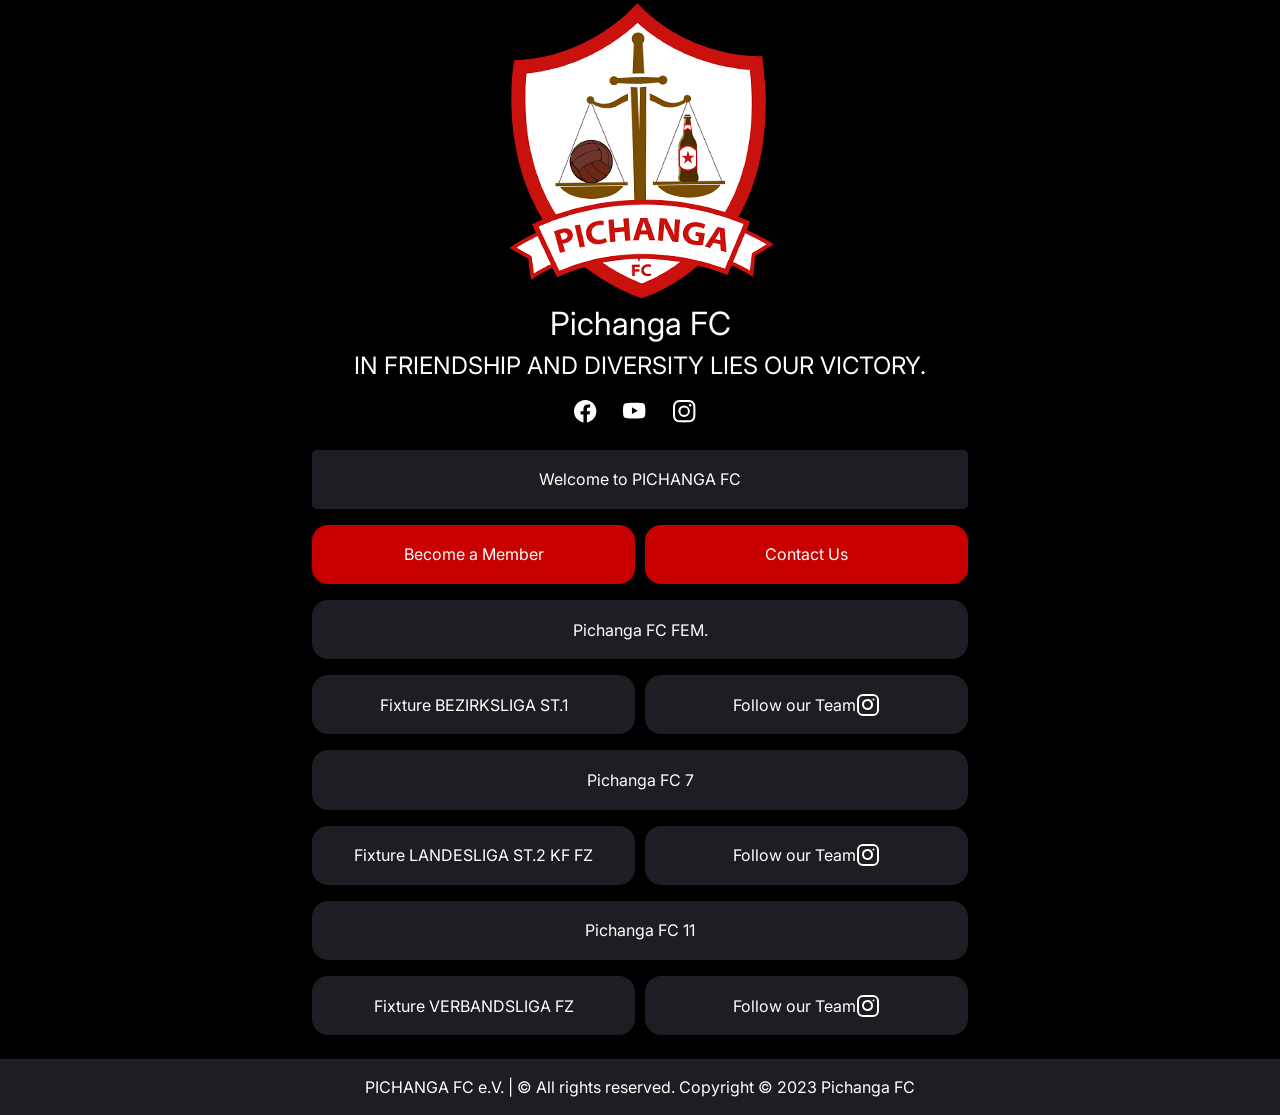
==== index.html @ bca927a7 "first commit" ====
<!DOCTYPE html>
<html lang="en">
  <head>
    <meta charset="UTF-8">
    <meta http-equiv="X-UA-Compatible" content="IE=edge">
    <meta name="viewport" content="width=device-width, initial-scale=1.0">
    <title>Home - PichangaFC</title>
    <meta name="description" content="Pichanga FC e.V.">
    <meta property="og:title" content="pichaga-fc" />
    <meta property="og:description" content="Pichanga FC" />
    <meta property="og:image" content="img/logo.png" />
    <link rel="stylesheet" href="https://fonts.googleapis.com/css2?family=Inter:wght@400&amp;display=swap">
    <link rel="stylesheet" href="css/reset.css">
    <link rel="stylesheet" href="css/style.css">
  </head>
  <body>
    <header>
      <div class=" flex_column_center">
        <img src="img/pichanga.png" alt="Logo" />
      </div>
      <div class="header_text flex_column_center">
        <h1 class="header_h_item">Pichanga FC</h1>
        <h2 class="header_h_item">IN FRIENDSHIP AND DIVERSITY LIES OUR VICTORY.</h2>
      </div>
      <div class="header_svg_list flex_row_center">
        <div class="header_svg_item">
          <a href="https://www.facebook.com/groups/127143341109231" target="_blank" rel="nofollow">
            <svg enable-background="new 0 0 24 24" viewBox="0 0 24 24">
              <path d="M16 8.049c0-4.446-3.582-8.05-8-8.05C3.58 0-.002 3.603-.002 8.05c0 4.017 2.926 7.347 6.75 7.951v-5.625h-2.03V8.05H6.75V6.275c0-2.017 1.195-3.131 3.022-3.131.876 0 1.791.157 1.791.157v1.98h-1.009c-.993 0-1.303.621-1.303 1.258v1.51h2.218l-.354 2.326H9.25V16c3.824-.604 6.75-3.934 6.75-7.951z"/>
            </svg>
          </a>
        </div>
        <div class="header_svg_item">
          <a href="https://www.youtube.com/@PichangaFC" target="_blank" rel="nofollow">
            <svg enable-background="new 0 0 24 24" viewBox="0 0 24 24">
              <path d="M8.051 1.999h.089c.822.003 4.987.033 6.11.335a2.01 2.01 0 0 1 1.415 1.42c.101.38.172.883.22 1.402l.01.104.022.26.008.104c.065.914.073 1.77.074 1.957v.075c-.001.194-.01 1.108-.082 2.06l-.008.105-.009.104c-.05.572-.124 1.14-.235 1.558a2.007 2.007 0 0 1-1.415 1.42c-1.16.312-5.569.334-6.18.335h-.142c-.309 0-1.587-.006-2.927-.052l-.17-.006-.087-.004-.171-.007-.171-.007c-1.11-.049-2.167-.128-2.654-.26a2.007 2.007 0 0 1-1.415-1.419c-.111-.417-.185-.986-.235-1.558L.09 9.82l-.008-.104A31.4 31.4 0 0 1 0 7.68v-.123c.002-.215.01-.958.064-1.778l.007-.103.003-.052.008-.104.022-.26.01-.104c.048-.519.119-1.023.22-1.402a2.007 2.007 0 0 1 1.415-1.42c.487-.13 1.544-.21 2.654-.26l.17-.007.172-.006.086-.003.171-.007A99.788 99.788 0 0 1 7.858 2h.193zM6.4 5.209v4.818l4.157-2.408L6.4 5.209z"/>
            </svg>
          </a>
        </div>
        <div class="header_svg_item">
          <a href="https://www.instagram.com/pichangamagazine/" target="_blank" rel="nofollow">
            <svg enable-background="new 0 0 24 24" viewBox="0 0 24 24">
              <path d="M8 0C5.829 0 5.556.01 4.703.048 3.85.088 3.269.222 2.76.42a3.917 3.917 0 0 0-1.417.923A3.927 3.927 0 0 0 .42 2.76C.222 3.268.087 3.85.048 4.7.01 5.555 0 5.827 0 8.001c0 2.172.01 2.444.048 3.297.04.852.174 1.433.372 1.942.205.526.478.972.923 1.417.444.445.89.719 1.416.923.51.198 1.09.333 1.942.372C5.555 15.99 5.827 16 8 16s2.444-.01 3.298-.048c.851-.04 1.434-.174 1.943-.372a3.916 3.916 0 0 0 1.416-.923c.445-.445.718-.891.923-1.417.197-.509.332-1.09.372-1.942C15.99 10.445 16 10.173 16 8s-.01-2.445-.048-3.299c-.04-.851-.175-1.433-.372-1.941a3.926 3.926 0 0 0-.923-1.417A3.911 3.911 0 0 0 13.24.42c-.51-.198-1.092-.333-1.943-.372C10.443.01 10.172 0 7.998 0h.003zm-.717 1.442h.718c2.136 0 2.389.007 3.232.046.78.035 1.204.166 1.486.275.373.145.64.319.92.599.28.28.453.546.598.92.11.281.24.705.275 1.485.039.843.047 1.096.047 3.231s-.008 2.389-.047 3.232c-.035.78-.166 1.203-.275 1.485a2.47 2.47 0 0 1-.599.919c-.28.28-.546.453-.92.598-.28.11-.704.24-1.485.276-.843.038-1.096.047-3.232.047s-2.39-.009-3.233-.047c-.78-.036-1.203-.166-1.485-.276a2.478 2.478 0 0 1-.92-.598 2.48 2.48 0 0 1-.6-.92c-.109-.281-.24-.705-.275-1.485-.038-.843-.046-1.096-.046-3.233 0-2.136.008-2.388.046-3.231.036-.78.166-1.204.276-1.486.145-.373.319-.64.599-.92.28-.28.546-.453.92-.598.282-.11.705-.24 1.485-.276.738-.034 1.024-.044 2.515-.045v.002zm4.988 1.328a.96.96 0 1 0 0 1.92.96.96 0 0 0 0-1.92zm-4.27 1.122a4.109 4.109 0 1 0 0 8.217 4.109 4.109 0 0 0 0-8.217zm0 1.441a2.667 2.667 0 1 1 0 5.334 2.667 2.667 0 0 1 0-5.334z"/>
            </svg>
          </a>
        </div>
      </div>

    </header>
    <main>
      <section id="main_section_container_1" class="flex_column_center">
        <div class="main_text_item dangerous">
          <p>Welcome to PICHANGA FC</p>
        </div>
        <div class="main_small_button_list">
          <a class="main_small_a_item" href="#link" target="_blank" rel="nofollow">
            <button class="main_small_button_item button-color">Become a Member</button>
          </a>
          <a class="main_small_a_item" href="#link" target="_blank" rel="nofollow">
            <button class="main_small_button_item button-color">Contact Us</button>
          </a>
        </div>

        <a class="main_a_item" href="#link" rel="nofollow">
          <button class="main_button_item">Pichanga FC FEM.</button>
        </a>

        <div class="main_small_button_list">
          <a class="main_small_a_item" href="https://www.fussball.de/mannschaft/pichanga-fc-pichanga-fc-berlin/-/saison/2324/team-id/02M4JASNS0000000VS5489B1VVVHS1D7#!/" target="_blank" rel="nofollow">
            <button class="main_small_button_item">Fixture BEZIRKSLIGA ST.1</button>
          </a>          
          <a class="main_small_a_item" href="https://www.instagram.com/pichanga_fem/" target="_blank" rel="nofollow">
            <button class="main_small_button_item">
              Follow our Team 
              <svg xmlns="http://www.w3.org/2000/svg" width="24" height="24" viewBox="0 0 24 24" fill="none" stroke="currentColor" stroke-width="2" stroke-linecap="round" stroke-linejoin="round" class="feather feather-instagram">
                <rect x="2" y="2" width="20" height="20" rx="5" ry="5"></rect>
                <path d="M16 11.37A4.32 4.32 0 0 1 11.37 16 4.32 4.32 0 0 1 7 11.37 4.32 4.32 0 0 1 11.37 7 4.32 4.32 0 0 1 16 11.37"></path>
                <line x1="17.5" y1="6.5" x2="17.51" y2="6.5"></line>
              </svg>
            </button>
          </a>   
        </div>
        <a class="main_a_item" href="#link" rel="nofollow">
          <button class="main_button_item">Pichanga FC 7</button>
        </a>
        <div class="main_small_button_list">
          <a class="main_small_a_item" href="#link" target="_blank" rel="nofollow">
            <button class="main_small_button_item">Fixture LANDESLIGA ST.2 KF FZ</button>
          </a>          
          <a class="main_small_a_item" href="https://www.instagram.com/pichangafc_futbol7/" target="_blank" rel="nofollow">
            <button class="main_small_button_item">
              Follow our Team 
              <svg xmlns="http://www.w3.org/2000/svg" width="24" height="24" viewBox="0 0 24 24" fill="none" stroke="currentColor" stroke-width="2" stroke-linecap="round" stroke-linejoin="round" class="feather feather-instagram">
                <rect x="2" y="2" width="20" height="20" rx="5" ry="5"></rect>
                <path d="M16 11.37A4.32 4.32 0 0 1 11.37 16 4.32 4.32 0 0 1 7 11.37 4.32 4.32 0 0 1 11.37 7 4.32 4.32 0 0 1 16 11.37"></path>
                <line x1="17.5" y1="6.5" x2="17.51" y2="6.5"></line>
              </svg>
            </button>
          </a>   
        </div>
        <a class="main_a_item" target="_blank" rel="nofollow">
          <button class="main_button_item">Pichanga FC 11</button>
        </a>
        <div class="main_small_button_list">
          <a class="main_small_a_item" href="https://www.fussball.de/mannschaft/pichanga-fc-pichanga-fc-berlin/-/saison/2324/team-id/02M4J5KE40000000VS5489B1VVVHS1D7#!/" target="_blank" rel="nofollow">
            <button class="main_small_button_item">Fixture VERBANDSLIGA FZ</button>
          </a>
          <a class="main_small_a_item" href="https://www.instagram.com/pichanga_fc_11/" target="_blank" rel="nofollow">
            <button class="main_small_button_item">
              Follow our Team 
              <svg xmlns="http://www.w3.org/2000/svg" width="24" height="24" viewBox="0 0 24 24" fill="none" stroke="currentColor" stroke-width="2" stroke-linecap="round" stroke-linejoin="round" class="feather feather-instagram">
                <rect x="2" y="2" width="20" height="20" rx="5" ry="5"></rect>
                <path d="M16 11.37A4.32 4.32 0 0 1 11.37 16 4.32 4.32 0 0 1 7 11.37 4.32 4.32 0 0 1 11.37 7 4.32 4.32 0 0 1 16 11.37"></path>
                <line x1="17.5" y1="6.5" x2="17.51" y2="6.5"></line>
              </svg>
            </button>
          </a>        
        </div>
      </section>
    </main>
    <footer>
      <div class="footer_div_item flex_row_center">
        <a class="footer_a_item" href="#link">PICHANGA FC e.V.</a>&nbsp;| © All rights reserved. Copyright © 2023 Pichanga FC
      </div>
    </footer>
    <script src="js/main.js"></script>
  </body>
</html>
---- css/style.css ----
/* From the :root element you can easily change the colors of the design, its size and so on. */
:root {

  /* You can change the font family in the whole design here. (You need to add the font family to the codes.) */
  --font_family: 'Inter', sans-serif;

  /* You can change the font size here, is proportional to all texts. */
  --font_size: 16px;

  /* You can change the background color by typing the color code. (If you do not enter a background-image image, the background-color will be active.) */
  --background_color: #000;
  --background_image: url("../img/wallpaper.png");

  /* You can change the frame thickness and color of the picture by typing the number of pixels and the color code. */
  --image_border_color: #1f232e;
  --image_border_px: 3px;

  /* You can change the width and size of the picture by typing the number of pixels. */
  --image_width: 140px;
  --image_height: 140px;

  /* You can change the colors of the title and description section by typing the color codes. */
  --title_color: #fff;
  --description_color: #fff;

  /* You can change the colors of social media icons by changing the color code. */
  --svg_color: #fff;

  /* You can change the background, text color and active color of the menu by changing the color codes. */
  --menu_background_color: #1d1e24;
  --menu_text_color: #fff;
  --menu_active_text_color: #c80000;

  /* You can change the button's background, text color and active color by changing the color codes. */
  --button_background_color: #1d1e24;
  --button_background_color2: #c80000;
  --button_text_color: #fff;
  --button_text_hover_color: #c80000;

  /* You can change the background, text color and active color of the text field by changing the color codes. */
  --textarea_background_color: #1d1e24;
  --textarea_text_color: #fff;
  --textarea_link_text_color: #c80000;

  /* You can change the background, text color and active color of the footer area by changing the color codes. */
  --footer_background_color: #1d1e24;
  --footer_text_color: #fff;
  --footer_link_text_color: #ffffff;
}

/* Basic Codes */

body {
  font: var(--font_size) var(--font_family);
  font-weight: 400;
  line-height: 1.5;
  background: var(--background_color) var(--background_image) no-repeat center;
  min-height: 100vh;
  display: flex;
  flex-direction: column;
  flex-wrap: wrap;
}

.flex_column_center {
  display: flex;
  flex-direction: column;
  flex-wrap: wrap;
  justify-content: center;
  align-items: center;
}

.flex_row_center {
  display: flex;
  flex-direction: row;
  flex-wrap: wrap;
  justify-content: center;
  align-items: center;
}

.flex_no_wrap_row_center {
  display: flex;
  flex-direction: row;
  flex-wrap: nowrap;
  justify-content: center;
  align-items: center;
}

/* Logo, Title and Description Codes */

.header_img {
  padding-top: 1em;
}

.header_img img {
  height: var(--image_height);
  width: var(--image_width);
  border: var(--image_border_px) solid var(--image_border_color);
  border-radius: 50%;
  margin-bottom: 0.5em;
}

.header_text h1 {
  color: var(--title_color);
  font-size: 2em;
}

.header_text h2 {
  color: var(--description_color);
  font-size: 1.5em;
}

/* Social Media Icons Codes */

.header_svg_list {
  padding-top: 1em;
}

.header_svg_item {
  width: 2.1em;
  height: 2.1em;
  cursor: pointer;
}

.header_svg_item + .header_svg_item {
  margin-left: 1em;
}

.header_svg_item svg {
  fill: var(--svg_color);
}

/* Menu Codes */

#header_nav_menu_item_1 {
  color: var(--menu_active_text_color);
}

#header_nav_menu_item_2,
#header_nav_menu_item_3 {
  color: var(--menu_text_color);
}


.header_nav_menu_list {
  padding-top: 1em;
  margin-left: 1em;
  margin-right: 1em;
}

.header_nav_menu_item {
  color: var(--menu_text_color);
  background-color: var(--menu_background_color);
  text-align: center;
  list-style-type: none;
  cursor: pointer;
  padding: 0.5em;
  border-radius: 0.3em;
  cursor: pointer;
  transition: 0.10s ease;
  font-size: 1.1em;
}

.header_nav_menu_item + .header_nav_menu_item {
  margin-left: 0.4em;
}

/* Menu Container Codes */

main {
  margin-bottom: auto;
}

#main_section_container_2, #main_section_container_3 {
 display: none;
}

.main_a_item {
  margin-top: 1em;
  text-decoration: none;
}

.main_text_item {
  display: flex;
  align-items: center;
  justify-content: center;
  color: var(--button_text_color);
  background-color: var(--button_background_color);
  width: 41em;
  margin-top: 1em;
  padding: 0.8em;
  border-radius: 0.3em;
  min-height: 3.7em;
  text-align: center;
}

.main_button_item {
  color: var(--button_text_color);
  background-color: var(--button_background_color);
  width: 41em;
  border-radius: 1em;
  min-height: 3.7em;
  text-align: center;
  cursor: pointer;
}

.main_small_button_list {
  display: flex;
  flex-direction: row;
}

.main_small_a_item {
  margin-top: 1em;
  text-decoration: none;
}

.main_small_a_item + .main_small_a_item {
  margin-left: 10px;
}

.main_small_button_item:hover,
.main_button_item:hover {
  color: var(--button_text_hover_color);
  transform: scale(1.02);
  transition: 0.10s ease;
}

.main_small_button_item {
  color: var(--button_text_color);
  background-color: var(--button_background_color);
  width: calc(41em / 2 - 5px);
  border-radius: 1em;
  min-height: 3.7em;
  text-align: center;
  cursor: pointer;
}
.main_small_button_item {
  display: flex;
  align-items: center;
  justify-content: center;
}


.button-color {
  color: var(--button_text_color);
  background-color: var(--button_background_color2);
  transition: color 0.3s; /* Agregar una transición suave de color */
}

.button-color:hover {
  color: black; /* Cambiar el color del texto a negro al pasar el mouse sobre el botón */
}
/* Footer Codes */

.footer_div_item {
  color: var(--footer_text_color);
  background: var(--footer_background_color);
  padding: 1em;
  margin-top: 1.5em;
}

.footer_a_item {
  color: var(--footer_link_text_color);
  text-decoration: none;
}

/* Responsive Codes */

@media (max-width: 768px) { 
  .main_text_item {
    width: 92vw;
  }

  .main_small_button_item {
    width: calc(92vw / 2 - 5px);;
  }

  .main_button_item {
    width: 92vw;
  }
  
  .header_h_item {
    width: 92vw;
    text-align: center;
  }
  
}
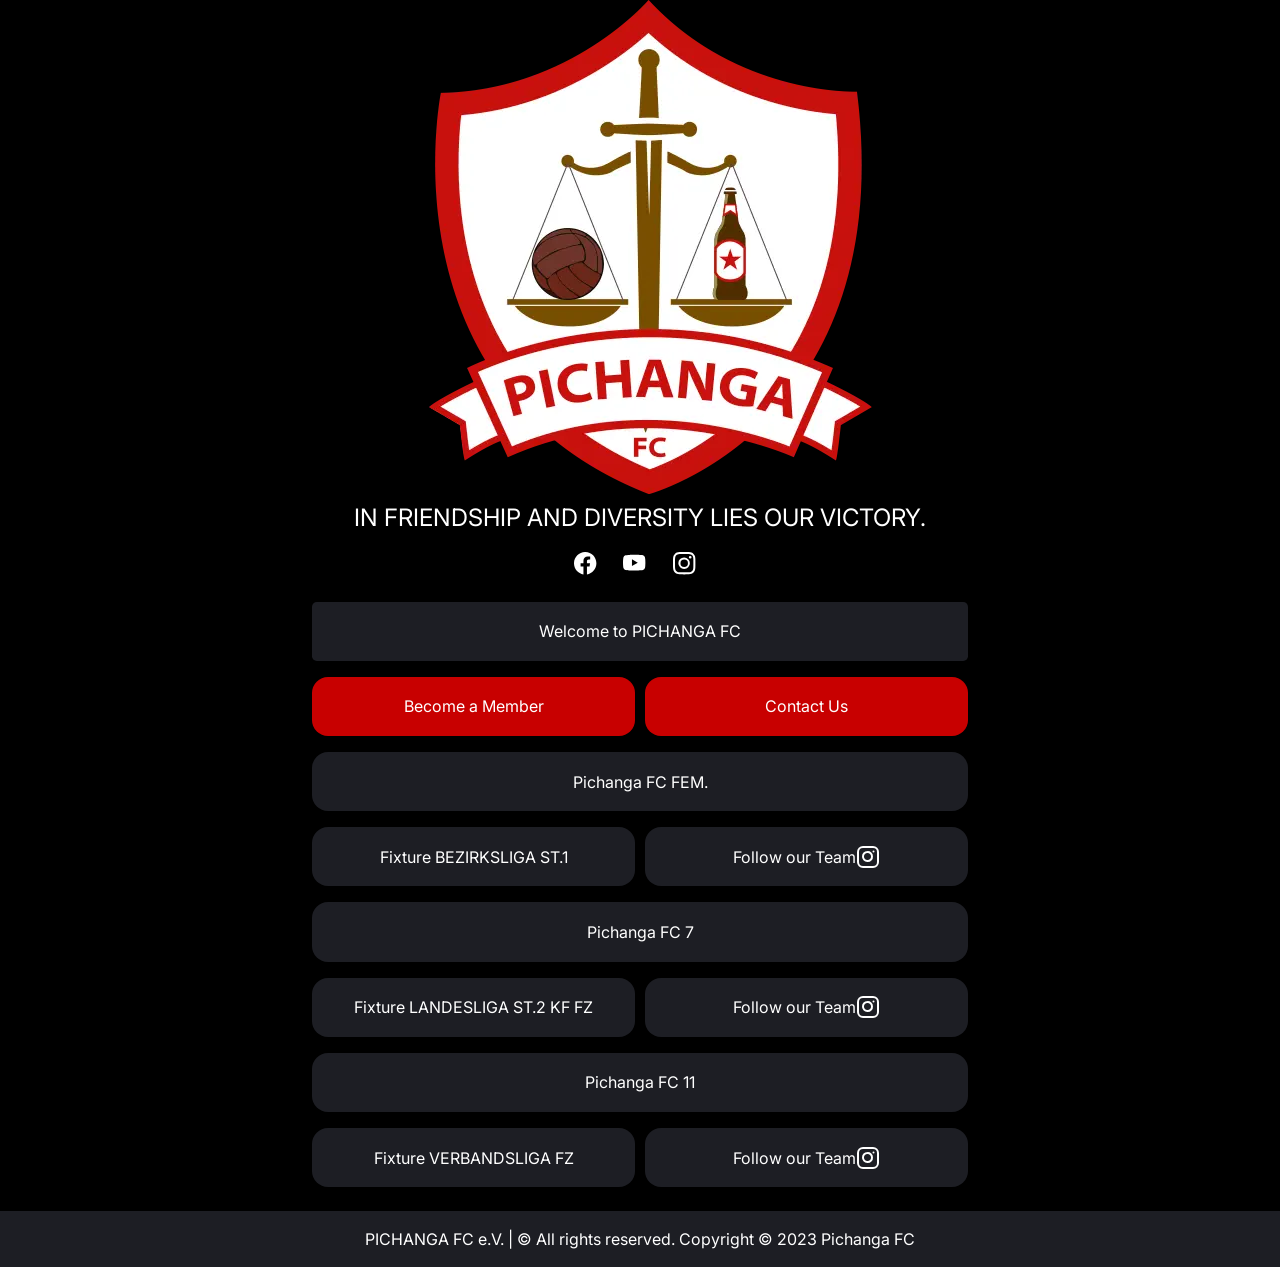
==== commit 91f3a143: "Update texts and logo" ====
--- a/index.html
+++ b/index.html
@@ -4,7 +4,7 @@
     <meta charset="UTF-8">
     <meta http-equiv="X-UA-Compatible" content="IE=edge">
     <meta name="viewport" content="width=device-width, initial-scale=1.0">
-    <title>Home - PichangaFC</title>
+    <title>Home - Pichanga FC</title>
     <meta name="description" content="Pichanga FC e.V.">
     <meta property="og:title" content="pichaga-fc" />
     <meta property="og:description" content="Pichanga FC" />
@@ -15,11 +15,10 @@
   </head>
   <body>
     <header>
-      <div class=" flex_column_center">
-        <img src="img/pichanga.png" alt="Logo" />
+      <div class="flex_column_center">
+        <img class="logo" src="img/pichangalogo.webp" alt="Logo" />
       </div>
       <div class="header_text flex_column_center">
-        <h1 class="header_h_item">Pichanga FC</h1>
         <h2 class="header_h_item">IN FRIENDSHIP AND DIVERSITY LIES OUR VICTORY.</h2>
       </div>
       <div class="header_svg_list flex_row_center">
--- a/css/style.css
+++ b/css/style.css
@@ -60,7 +60,10 @@
   flex-direction: column;
   flex-wrap: wrap;
 }
-
+.logo {
+  max-width: 100%; /* La imagen no será más ancha que su contenedor */
+  height: auto; /* Mantendrá la relación de aspecto de la imagen */
+}
 .flex_column_center {
   display: flex;
   flex-direction: column;
@@ -279,8 +282,15 @@
   }
   
   .header_h_item {
-    width: 92vw;
+    width: 72vw;
     text-align: center;
   }
+  .footer_a_item {
+    width: 70vw;
+  }
+  .logo {
+    max-width: 80%; 
+  }
+
   
 }
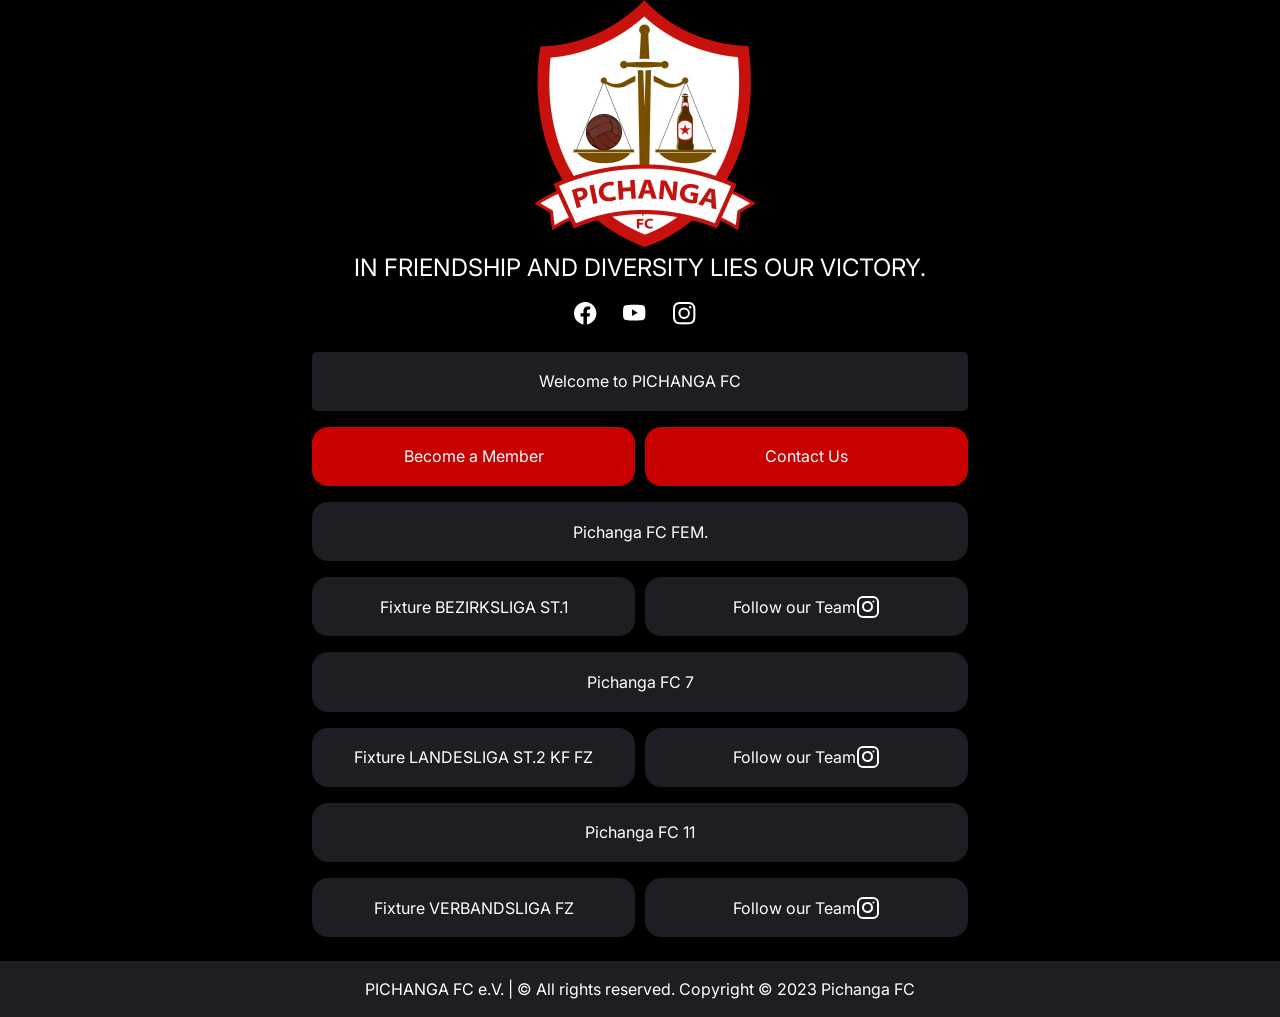
==== commit 1e964bcd: "update" ====
--- a/index.html
+++ b/index.html
@@ -16,7 +16,7 @@
   <body>
     <header>
       <div class="flex_column_center">
-        <img class="logo" src="img/pichangalogo.webp" alt="Logo" />
+        <img class="logo" src="img/pichangalogo.webp" width="250px" alt="Logo" />
       </div>
       <div class="header_text flex_column_center">
         <h2 class="header_h_item">IN FRIENDSHIP AND DIVERSITY LIES OUR VICTORY.</h2>
--- a/css/style.css
+++ b/css/style.css
@@ -61,7 +61,7 @@
   flex-wrap: wrap;
 }
 .logo {
-  max-width: 100%; /* La imagen no será más ancha que su contenedor */
+  max-width: 70%; /* La imagen no será más ancha que su contenedor */
   height: auto; /* Mantendrá la relación de aspecto de la imagen */
 }
 .flex_column_center {
@@ -286,10 +286,13 @@
     text-align: center;
   }
   .footer_a_item {
-    width: 70vw;
+    width: 40vw;
+  }
+  .footer_div_item {
+    width: 40vw;
   }
   .logo {
-    max-width: 80%; 
+    max-width: 70%; 
   }
 
   
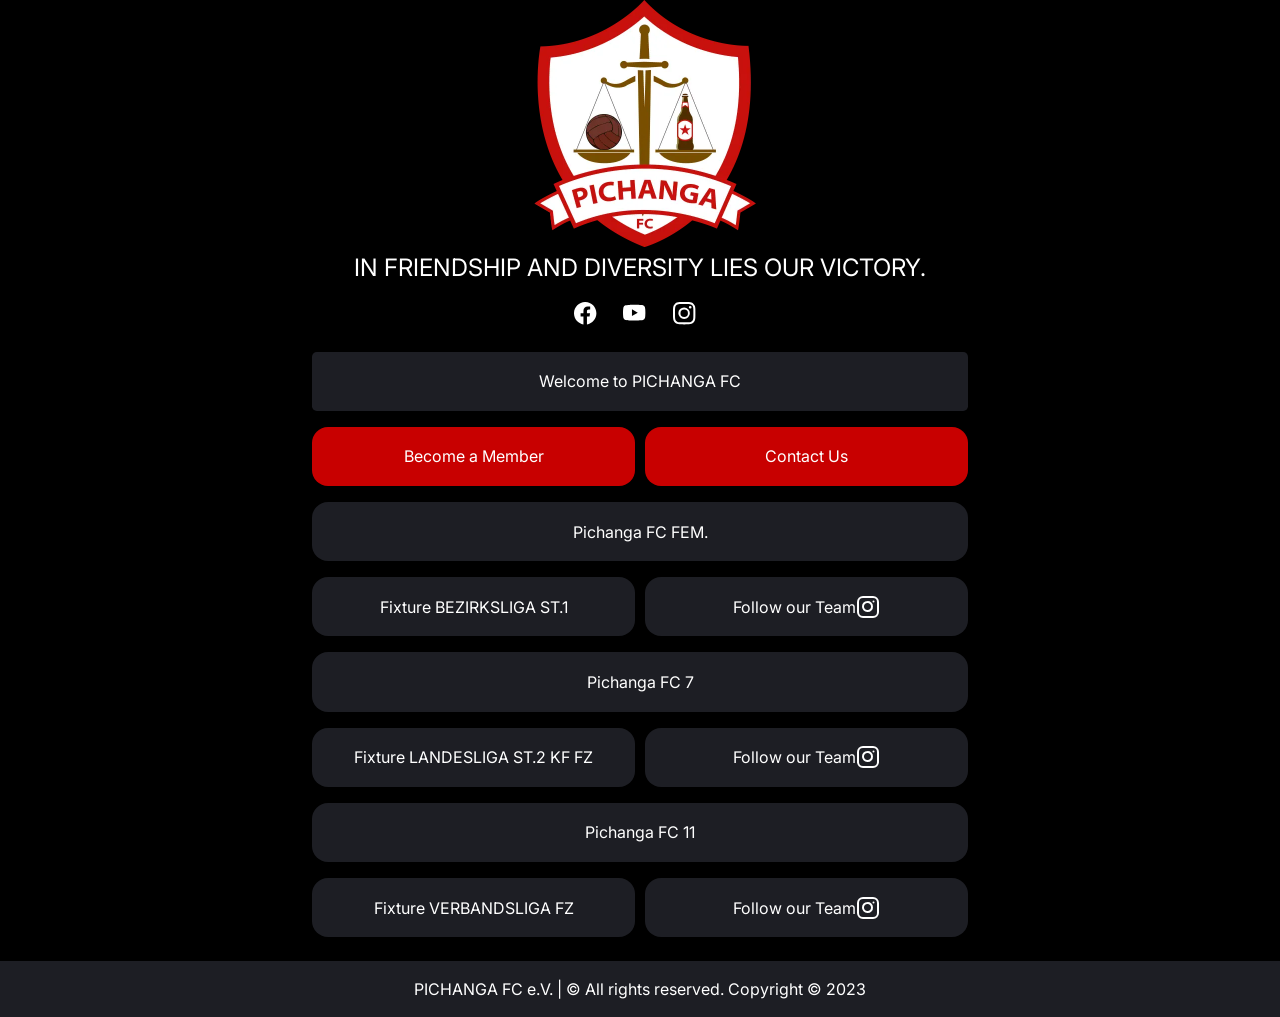
==== commit b080c3f3: "update" ====
--- a/index.html
+++ b/index.html
@@ -119,7 +119,7 @@
     </main>
     <footer>
       <div class="footer_div_item flex_row_center">
-        <a class="footer_a_item" href="#link">PICHANGA FC e.V.</a>&nbsp;| © All rights reserved. Copyright © 2023 Pichanga FC
+        <a class="footer_a_item" href="#link">PICHANGA FC e.V.</a>&nbsp;| © All rights reserved. Copyright © 2023
       </div>
     </footer>
     <script src="js/main.js"></script>
--- a/css/style.css
+++ b/css/style.css
@@ -288,9 +288,6 @@
   .footer_a_item {
     width: 40vw;
   }
-  .footer_div_item {
-    width: 40vw;
-  }
   .logo {
     max-width: 70%; 
   }
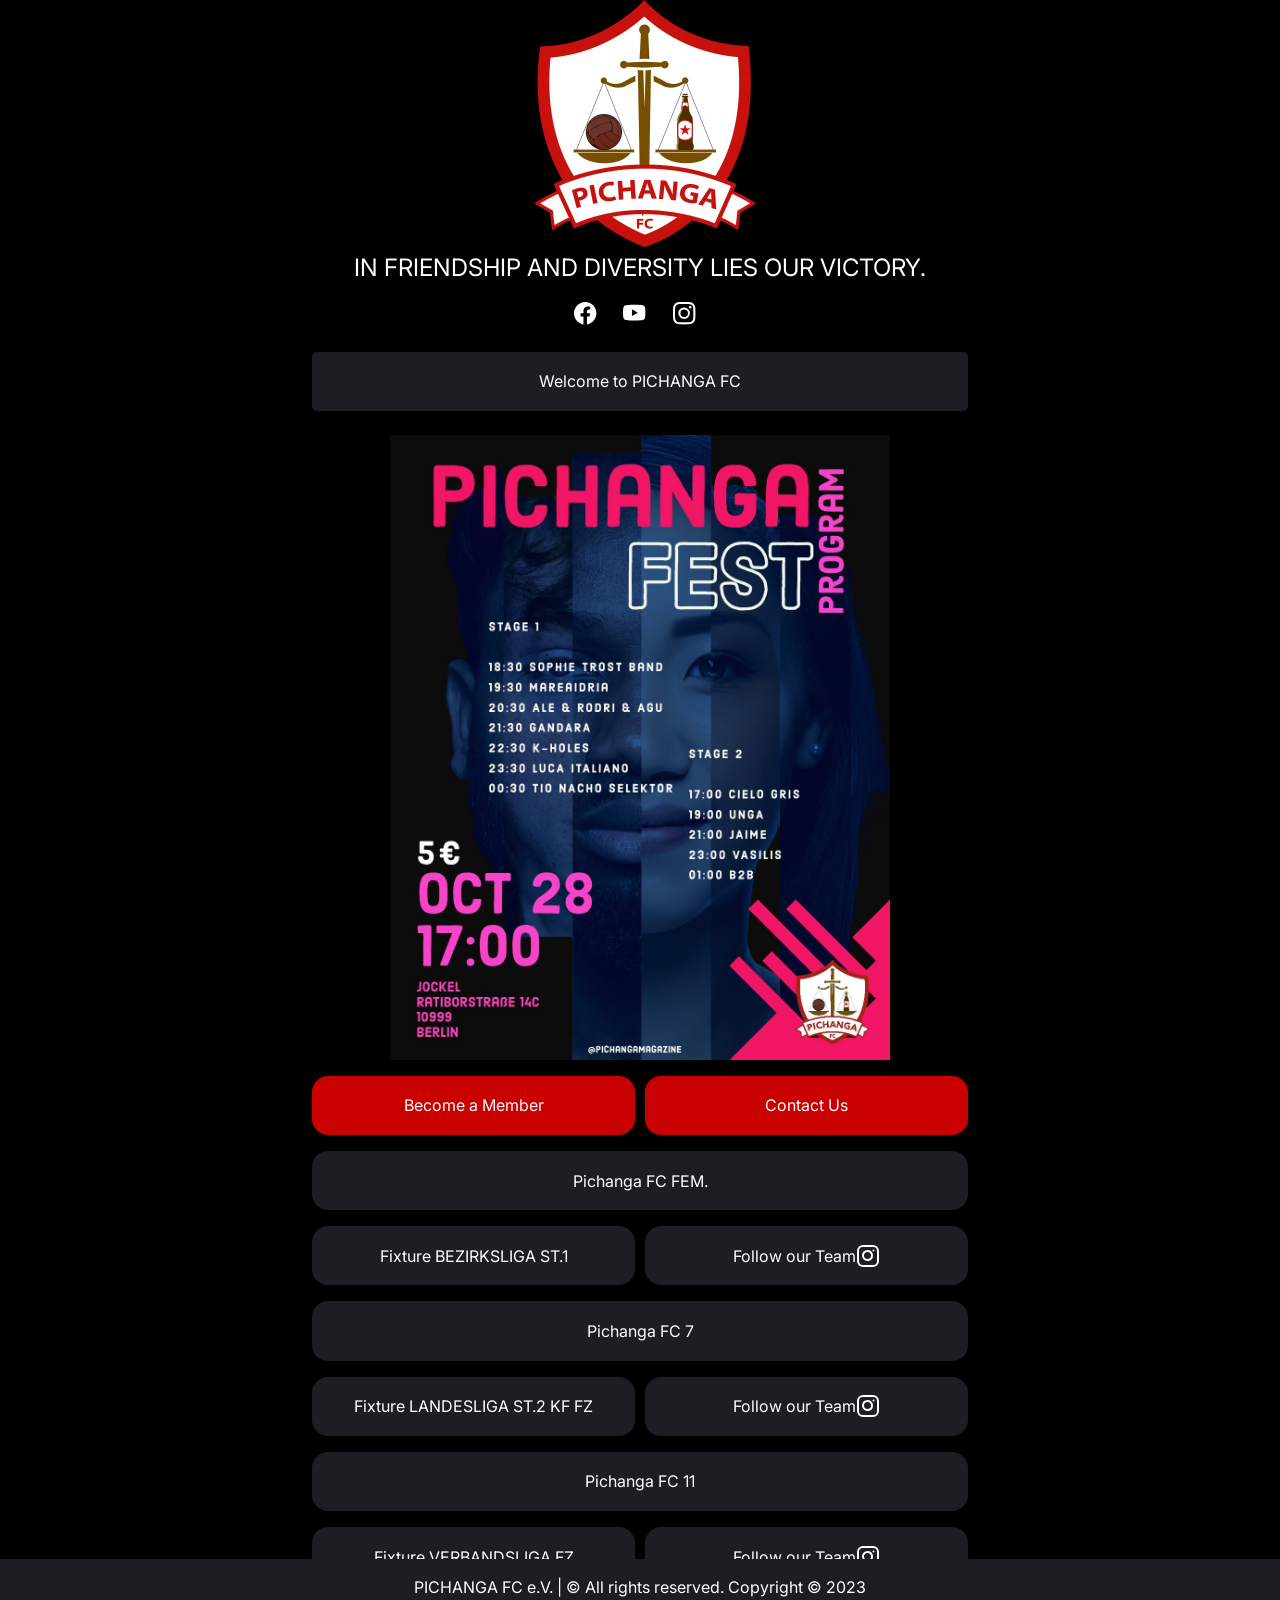
==== commit de5d771f: "update" ====
--- a/index.html
+++ b/index.html
@@ -51,6 +51,8 @@
         <div class="main_text_item dangerous">
           <p>Welcome to PICHANGA FC</p>
         </div>
+        <br>
+        <img src="img/pichangafest.jpeg" class="logo" width="500px" alt="">
         <div class="main_small_button_list">
           <a class="main_small_a_item" href="#link" target="_blank" rel="nofollow">
             <button class="main_small_button_item button-color">Become a Member</button>
@@ -59,7 +61,6 @@
             <button class="main_small_button_item button-color">Contact Us</button>
           </a>
         </div>
-
         <a class="main_a_item" href="#link" rel="nofollow">
           <button class="main_button_item">Pichanga FC FEM.</button>
         </a>
--- a/css/style.css
+++ b/css/style.css
@@ -266,6 +266,8 @@
   text-decoration: none;
 }
 
+
+
 /* Responsive Codes */
 
 @media (max-width: 768px) { 
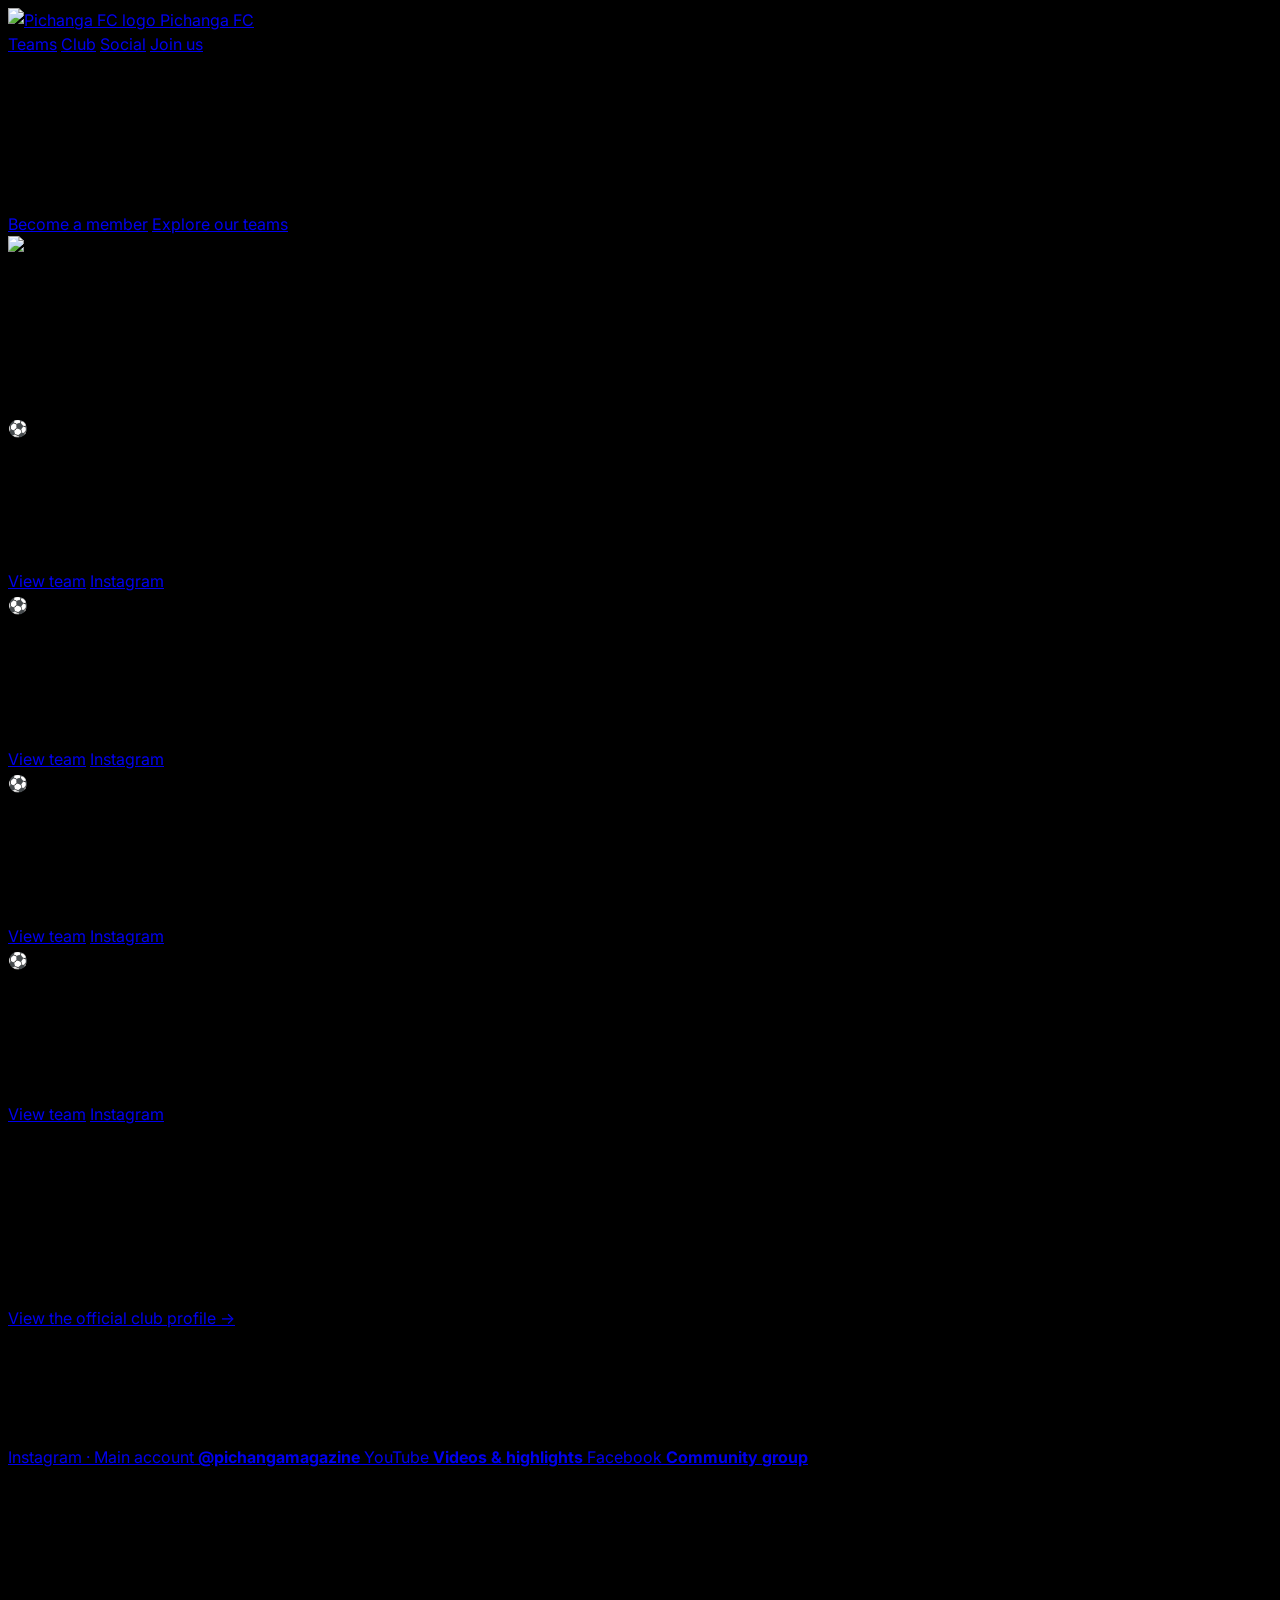
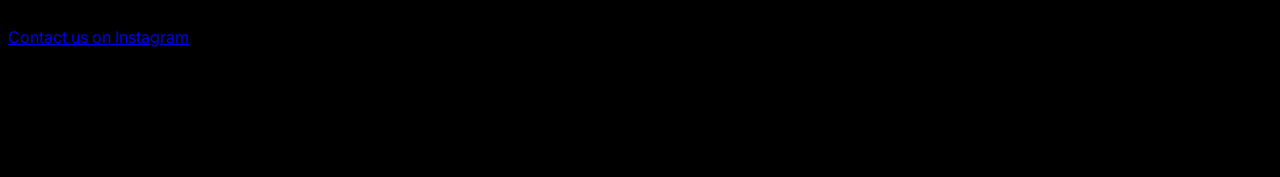
==== commit f249a784: "Update responsive homepage layout" ====
--- a/index.html
+++ b/index.html
@@ -1,128 +1,188 @@
 <!DOCTYPE html>
 <html lang="en">
-  <head>
-    <meta charset="UTF-8">
-    <meta http-equiv="X-UA-Compatible" content="IE=edge">
-    <meta name="viewport" content="width=device-width, initial-scale=1.0">
-    <title>Home - Pichanga FC</title>
-    <meta name="description" content="Pichanga FC e.V.">
-    <meta property="og:title" content="pichaga-fc" />
-    <meta property="og:description" content="Pichanga FC" />
-    <meta property="og:image" content="img/logo.png" />
-    <link rel="stylesheet" href="https://fonts.googleapis.com/css2?family=Inter:wght@400&amp;display=swap">
-    <link rel="stylesheet" href="css/reset.css">
-    <link rel="stylesheet" href="css/style.css">
-  </head>
-  <body>
-    <header>
-      <div class="flex_column_center">
-        <img class="logo" src="img/pichangalogo.webp" width="250px" alt="Logo" />
+<head>
+  <meta charset="UTF-8">
+  <meta name="viewport" content="width=device-width, initial-scale=1.0">
+  <title>Pichanga FC Berlin</title>
+  <meta name="description" content="Pichanga FC Berlin — friendship, diversity and football.">
+  <meta name="theme-color" content="#0b0b0d">
+  <link rel="preconnect" href="https://fonts.googleapis.com">
+  <link rel="preconnect" href="https://fonts.gstatic.com" crossorigin>
+  <link href="https://fonts.googleapis.com/css2?family=Inter:wght@400;500;600;700;800&display=swap" rel="stylesheet">
+  <link rel="stylesheet" href="css/style.css">
+</head>
+<body>
+  <header class="site-header">
+    <div class="container nav-wrap">
+      <a class="brand" href="#top" aria-label="Pichanga FC home">
+        <img src="https://pichanga-fc.vercel.app/img/pichangalogo.webp" alt="Pichanga FC logo">
+        <span>Pichanga FC</span>
+      </a>
+      <nav class="main-nav" aria-label="Primary navigation">
+        <a href="#teams">Teams</a>
+        <a href="#club">Club</a>
+        <a href="#social">Social</a>
+        <a class="nav-cta" href="#join">Join us</a>
+      </nav>
+    </div>
+  </header>
+
+  <main id="top">
+    <section class="hero">
+      <div class="container hero-content">
+        <div class="hero-copy">
+          <p class="eyebrow">Berlin · Football · Community</p>
+          <h1>In friendship and diversity lies our victory.</h1>
+          <p class="hero-text">Pichanga FC brings people together through football, community and a shared passion for the game.</p>
+          <div class="hero-actions">
+            <a class="btn btn-primary" href="#join">Become a member</a>
+            <a class="btn btn-secondary" href="#teams">Explore our teams</a>
+          </div>
+        </div>
+        <div class="hero-visual" aria-label="Pichanga FC visual">
+          <div class="hero-glow"></div>
+          <img src="https://pichanga-fc.vercel.app/img/pichangalogo.webp" alt="Pichanga FC logo">
+          <span>BERLIN · PICHANGA FC e.V.</span>
+        </div>
       </div>
-      <div class="header_text flex_column_center">
-        <h2 class="header_h_item">IN FRIENDSHIP AND DIVERSITY LIES OUR VICTORY.</h2>
+    </section>
+
+    <section class="section" id="teams">
+      <div class="container">
+        <div class="section-heading">
+          <p class="eyebrow">Our teams · Season 2026/27</p>
+          <h2>One club, four ways to play.</h2>
+          <p>Four Pichanga FC teams competing in Berlin. Explore the official team page and current league of each squad.</p>
+        </div>
+
+        <div class="team-grid">
+          <article class="team-card flinta">
+            <div class="team-topline">
+              <span class="team-tag">⚽ FLINTA - 7</span>
+              <span class="team-number">01</span>
+            </div>
+            <h3>Pichanga FC FLINTA</h3>
+            <p class="team-description">Our FLINTA 7-a-side team competing in Berlin.</p>
+            <div class="league-box">
+              <span>League 2026/27</span>
+              <strong>7er Frauen Bezirksliga St.1</strong>
+            </div>
+            <div class="team-links">
+              <a class="link-main" href="https://www.fussball.de/mannschaft/pichanga-fc-pichanga-fc-berlin/-/saison/2627/team-id/02M4JASNS0000000VS5489B1VVVHS1D7" target="_blank" rel="noopener noreferrer">View team</a>
+              <a class="link-instagram" href="https://www.instagram.com/pichanga_fem/" target="_blank" rel="noopener noreferrer">Instagram</a>
+            </div>
+          </article>
+
+          <article class="team-card">
+            <div class="team-topline">
+              <span class="team-tag">⚽ HERREN - 7</span>
+              <span class="team-number">02</span>
+            </div>
+            <h3>Pichanga FC 7</h3>
+            <p class="team-description">Our 7-a-side team competing in Berlin.</p>
+            <div class="league-box">
+              <span>League 2026/27</span>
+              <strong>Landesliga St.2 KF FZ</strong>
+            </div>
+            <div class="team-links">
+              <a class="link-main" href="https://www.fussball.de/mannschaft/pichanga-fc-7--kf-pichanga-fc-berlin/-/saison/2627/team-id/02M4JAKEJ0000000VS5489B1VVVHS1D7" target="_blank" rel="noopener noreferrer">View team</a>
+              <a class="link-instagram" href="https://www.instagram.com/pichangafc_futbol7/" target="_blank" rel="noopener noreferrer">Instagram</a>
+            </div>
+          </article>
+
+          <article class="team-card">
+            <div class="team-topline">
+              <span class="team-tag">⚽ HERREN Ü32 - 7</span>
+              <span class="team-number">03</span>
+            </div>
+            <h3>Pichanga FC Ü32</h3>
+            <p class="team-description">Our senior 7-a-side squad competing in Berlin.</p>
+            <div class="league-box">
+              <span>League 2026/27</span>
+              <strong>Senioren Ü30 Verbandsliga</strong>
+            </div>
+            <div class="team-links">
+              <a class="link-main" href="https://www.fussball.de/mannschaft/pichanga-fc-pichanga-fc-berlin/-/saison/2627/team-id/02PRUPHPBC000000VS5489B2VSE05932" target="_blank" rel="noopener noreferrer">View team</a>
+              <a class="link-instagram" href="https://www.instagram.com/pichanga.fc.u30/" target="_blank" rel="noopener noreferrer">Instagram</a>
+            </div>
+          </article>
+
+          <article class="team-card featured">
+            <div class="team-topline">
+              <span class="team-tag">⚽ HERREN - 11</span>
+              <span class="team-number">04</span>
+            </div>
+            <h3>Pichanga FC 11</h3>
+            <p class="team-description">Our 11-a-side team competing in Berlin.</p>
+            <div class="league-box">
+              <span>League 2026/27</span>
+              <strong>Verbandsliga FZ</strong>
+            </div>
+            <div class="team-links">
+              <a class="link-main" href="https://www.fussball.de/mannschaft/pichanga-fc-pichanga-fc-berlin/-/saison/2627/team-id/02M4J5KE40000000VS5489B1VVVHS1D7" target="_blank" rel="noopener noreferrer">View team</a>
+              <a class="link-instagram" href="https://www.instagram.com/pichanga_fc_11/" target="_blank" rel="noopener noreferrer">Instagram</a>
+            </div>
+          </article>
+        </div>
       </div>
-      <div class="header_svg_list flex_row_center">
-        <div class="header_svg_item">
-          <a href="https://www.facebook.com/groups/127143341109231" target="_blank" rel="nofollow">
-            <svg enable-background="new 0 0 24 24" viewBox="0 0 24 24">
-              <path d="M16 8.049c0-4.446-3.582-8.05-8-8.05C3.58 0-.002 3.603-.002 8.05c0 4.017 2.926 7.347 6.75 7.951v-5.625h-2.03V8.05H6.75V6.275c0-2.017 1.195-3.131 3.022-3.131.876 0 1.791.157 1.791.157v1.98h-1.009c-.993 0-1.303.621-1.303 1.258v1.51h2.218l-.354 2.326H9.25V16c3.824-.604 6.75-3.934 6.75-7.951z"/>
-            </svg>
+    </section>
+
+    <section class="section section-dark" id="club">
+      <div class="container split-layout">
+        <div>
+          <p class="eyebrow">Pichanga FC e.V.</p>
+          <h2>More than football.</h2>
+        </div>
+        <div class="club-copy">
+          <p>We are a Berlin football community built around friendship, diversity and belonging. Four teams share one identity and one way of understanding football: competitive on the pitch and open as a community.</p>
+          <a class="text-link" href="https://www.fussball.de/verein/pichanga-fc-berlin/-/id/02M2UI28M4000000VS5489B5VUGRQS4O" target="_blank" rel="noopener noreferrer">View the official club profile →</a>
+        </div>
+      </div>
+    </section>
+
+    <section class="section" id="social">
+      <div class="container">
+        <div class="section-heading compact">
+          <p class="eyebrow">Stay connected</p>
+          <h2>Follow Pichanga FC.</h2>
+        </div>
+        <div class="social-grid">
+          <a class="social-card primary-social" href="https://www.instagram.com/pichangamagazine/" target="_blank" rel="noopener noreferrer">
+            <span class="social-label">Instagram · Main account</span>
+            <strong>@pichangamagazine</strong>
           </a>
-        </div>
-        <div class="header_svg_item">
-          <a href="https://www.youtube.com/@PichangaFC" target="_blank" rel="nofollow">
-            <svg enable-background="new 0 0 24 24" viewBox="0 0 24 24">
-              <path d="M8.051 1.999h.089c.822.003 4.987.033 6.11.335a2.01 2.01 0 0 1 1.415 1.42c.101.38.172.883.22 1.402l.01.104.022.26.008.104c.065.914.073 1.77.074 1.957v.075c-.001.194-.01 1.108-.082 2.06l-.008.105-.009.104c-.05.572-.124 1.14-.235 1.558a2.007 2.007 0 0 1-1.415 1.42c-1.16.312-5.569.334-6.18.335h-.142c-.309 0-1.587-.006-2.927-.052l-.17-.006-.087-.004-.171-.007-.171-.007c-1.11-.049-2.167-.128-2.654-.26a2.007 2.007 0 0 1-1.415-1.419c-.111-.417-.185-.986-.235-1.558L.09 9.82l-.008-.104A31.4 31.4 0 0 1 0 7.68v-.123c.002-.215.01-.958.064-1.778l.007-.103.003-.052.008-.104.022-.26.01-.104c.048-.519.119-1.023.22-1.402a2.007 2.007 0 0 1 1.415-1.42c.487-.13 1.544-.21 2.654-.26l.17-.007.172-.006.086-.003.171-.007A99.788 99.788 0 0 1 7.858 2h.193zM6.4 5.209v4.818l4.157-2.408L6.4 5.209z"/>
-            </svg>
+          <a class="social-card" href="https://www.youtube.com/@PichangaFC" target="_blank" rel="noopener noreferrer">
+            <span>YouTube</span>
+            <strong>Videos & highlights</strong>
           </a>
-        </div>
-        <div class="header_svg_item">
-          <a href="https://www.instagram.com/pichangamagazine/" target="_blank" rel="nofollow">
-            <svg enable-background="new 0 0 24 24" viewBox="0 0 24 24">
-              <path d="M8 0C5.829 0 5.556.01 4.703.048 3.85.088 3.269.222 2.76.42a3.917 3.917 0 0 0-1.417.923A3.927 3.927 0 0 0 .42 2.76C.222 3.268.087 3.85.048 4.7.01 5.555 0 5.827 0 8.001c0 2.172.01 2.444.048 3.297.04.852.174 1.433.372 1.942.205.526.478.972.923 1.417.444.445.89.719 1.416.923.51.198 1.09.333 1.942.372C5.555 15.99 5.827 16 8 16s2.444-.01 3.298-.048c.851-.04 1.434-.174 1.943-.372a3.916 3.916 0 0 0 1.416-.923c.445-.445.718-.891.923-1.417.197-.509.332-1.09.372-1.942C15.99 10.445 16 10.173 16 8s-.01-2.445-.048-3.299c-.04-.851-.175-1.433-.372-1.941a3.926 3.926 0 0 0-.923-1.417A3.911 3.911 0 0 0 13.24.42c-.51-.198-1.092-.333-1.943-.372C10.443.01 10.172 0 7.998 0h.003zm-.717 1.442h.718c2.136 0 2.389.007 3.232.046.78.035 1.204.166 1.486.275.373.145.64.319.92.599.28.28.453.546.598.92.11.281.24.705.275 1.485.039.843.047 1.096.047 3.231s-.008 2.389-.047 3.232c-.035.78-.166 1.203-.275 1.485a2.47 2.47 0 0 1-.599.919c-.28.28-.546.453-.92.598-.28.11-.704.24-1.485.276-.843.038-1.096.047-3.232.047s-2.39-.009-3.233-.047c-.78-.036-1.203-.166-1.485-.276a2.478 2.478 0 0 1-.92-.598 2.48 2.48 0 0 1-.6-.92c-.109-.281-.24-.705-.275-1.485-.038-.843-.046-1.096-.046-3.233 0-2.136.008-2.388.046-3.231.036-.78.166-1.204.276-1.486.145-.373.319-.64.599-.92.28-.28.546-.453.92-.598.282-.11.705-.24 1.485-.276.738-.034 1.024-.044 2.515-.045v.002zm4.988 1.328a.96.96 0 1 0 0 1.92.96.96 0 0 0 0-1.92zm-4.27 1.122a4.109 4.109 0 1 0 0 8.217 4.109 4.109 0 0 0 0-8.217zm0 1.441a2.667 2.667 0 1 1 0 5.334 2.667 2.667 0 0 1 0-5.334z"/>
-            </svg>
+          <a class="social-card" href="https://www.facebook.com/groups/127143341109231" target="_blank" rel="noopener noreferrer">
+            <span>Facebook</span>
+            <strong>Community group</strong>
           </a>
         </div>
       </div>
+    </section>
 
-    </header>
-    <main>
-      <section id="main_section_container_1" class="flex_column_center">
-        <div class="main_text_item dangerous">
-          <p>Welcome to PICHANGA FC</p>
+    <section class="join" id="join">
+      <div class="container join-inner">
+        <div>
+          <p class="eyebrow">Join the community</p>
+          <h2>Want to play with Pichanga FC?</h2>
+          <p>Choose the team that fits you and get in touch. Training schedules, locations and recruitment status can be added here next.</p>
         </div>
-        <br>
-        <img src="img/pichangafest.jpeg" class="logo" width="500px" alt="">
-        <div class="main_small_button_list">
-          <a class="main_small_a_item" href="#link" target="_blank" rel="nofollow">
-            <button class="main_small_button_item button-color">Become a Member</button>
-          </a>
-          <a class="main_small_a_item" href="#link" target="_blank" rel="nofollow">
-            <button class="main_small_button_item button-color">Contact Us</button>
-          </a>
-        </div>
-        <a class="main_a_item" href="#link" rel="nofollow">
-          <button class="main_button_item">Pichanga FC FEM.</button>
-        </a>
+        <a class="btn btn-light" href="https://www.instagram.com/pichangamagazine/" target="_blank" rel="noopener noreferrer">Contact us on Instagram</a>
+      </div>
+    </section>
+  </main>
 
-        <div class="main_small_button_list">
-          <a class="main_small_a_item" href="https://www.fussball.de/mannschaft/pichanga-fc-pichanga-fc-berlin/-/saison/2324/team-id/02M4JASNS0000000VS5489B1VVVHS1D7#!/" target="_blank" rel="nofollow">
-            <button class="main_small_button_item">Fixture BEZIRKSLIGA ST.1</button>
-          </a>          
-          <a class="main_small_a_item" href="https://www.instagram.com/pichanga_fem/" target="_blank" rel="nofollow">
-            <button class="main_small_button_item">
-              Follow our Team 
-              <svg xmlns="http://www.w3.org/2000/svg" width="24" height="24" viewBox="0 0 24 24" fill="none" stroke="currentColor" stroke-width="2" stroke-linecap="round" stroke-linejoin="round" class="feather feather-instagram">
-                <rect x="2" y="2" width="20" height="20" rx="5" ry="5"></rect>
-                <path d="M16 11.37A4.32 4.32 0 0 1 11.37 16 4.32 4.32 0 0 1 7 11.37 4.32 4.32 0 0 1 11.37 7 4.32 4.32 0 0 1 16 11.37"></path>
-                <line x1="17.5" y1="6.5" x2="17.51" y2="6.5"></line>
-              </svg>
-            </button>
-          </a>   
-        </div>
-        <a class="main_a_item" href="#link" rel="nofollow">
-          <button class="main_button_item">Pichanga FC 7</button>
-        </a>
-        <div class="main_small_button_list">
-          <a class="main_small_a_item" href="#link" target="_blank" rel="nofollow">
-            <button class="main_small_button_item">Fixture LANDESLIGA ST.2 KF FZ</button>
-          </a>          
-          <a class="main_small_a_item" href="https://www.instagram.com/pichangafc_futbol7/" target="_blank" rel="nofollow">
-            <button class="main_small_button_item">
-              Follow our Team 
-              <svg xmlns="http://www.w3.org/2000/svg" width="24" height="24" viewBox="0 0 24 24" fill="none" stroke="currentColor" stroke-width="2" stroke-linecap="round" stroke-linejoin="round" class="feather feather-instagram">
-                <rect x="2" y="2" width="20" height="20" rx="5" ry="5"></rect>
-                <path d="M16 11.37A4.32 4.32 0 0 1 11.37 16 4.32 4.32 0 0 1 7 11.37 4.32 4.32 0 0 1 11.37 7 4.32 4.32 0 0 1 16 11.37"></path>
-                <line x1="17.5" y1="6.5" x2="17.51" y2="6.5"></line>
-              </svg>
-            </button>
-          </a>   
-        </div>
-        <a class="main_a_item" target="_blank" rel="nofollow">
-          <button class="main_button_item">Pichanga FC 11</button>
-        </a>
-        <div class="main_small_button_list">
-          <a class="main_small_a_item" href="https://www.fussball.de/mannschaft/pichanga-fc-pichanga-fc-berlin/-/saison/2324/team-id/02M4J5KE40000000VS5489B1VVVHS1D7#!/" target="_blank" rel="nofollow">
-            <button class="main_small_button_item">Fixture VERBANDSLIGA FZ</button>
-          </a>
-          <a class="main_small_a_item" href="https://www.instagram.com/pichanga_fc_11/" target="_blank" rel="nofollow">
-            <button class="main_small_button_item">
-              Follow our Team 
-              <svg xmlns="http://www.w3.org/2000/svg" width="24" height="24" viewBox="0 0 24 24" fill="none" stroke="currentColor" stroke-width="2" stroke-linecap="round" stroke-linejoin="round" class="feather feather-instagram">
-                <rect x="2" y="2" width="20" height="20" rx="5" ry="5"></rect>
-                <path d="M16 11.37A4.32 4.32 0 0 1 11.37 16 4.32 4.32 0 0 1 7 11.37 4.32 4.32 0 0 1 11.37 7 4.32 4.32 0 0 1 16 11.37"></path>
-                <line x1="17.5" y1="6.5" x2="17.51" y2="6.5"></line>
-              </svg>
-            </button>
-          </a>        
-        </div>
-      </section>
-    </main>
-    <footer>
-      <div class="footer_div_item flex_row_center">
-        <a class="footer_a_item" href="#link">PICHANGA FC e.V.</a>&nbsp;| © All rights reserved. Copyright © 2023
+  <footer class="site-footer">
+    <div class="container footer-inner">
+      <div>
+        <strong>Pichanga FC e.V.</strong>
+        <p>Berlin, Germany</p>
       </div>
-    </footer>
-    <script src="js/main.js"></script>
-  </body>
+      <p>© 2026 Pichanga FC. All rights reserved.</p>
+    </div>
+  </footer>
+</body>
 </html>
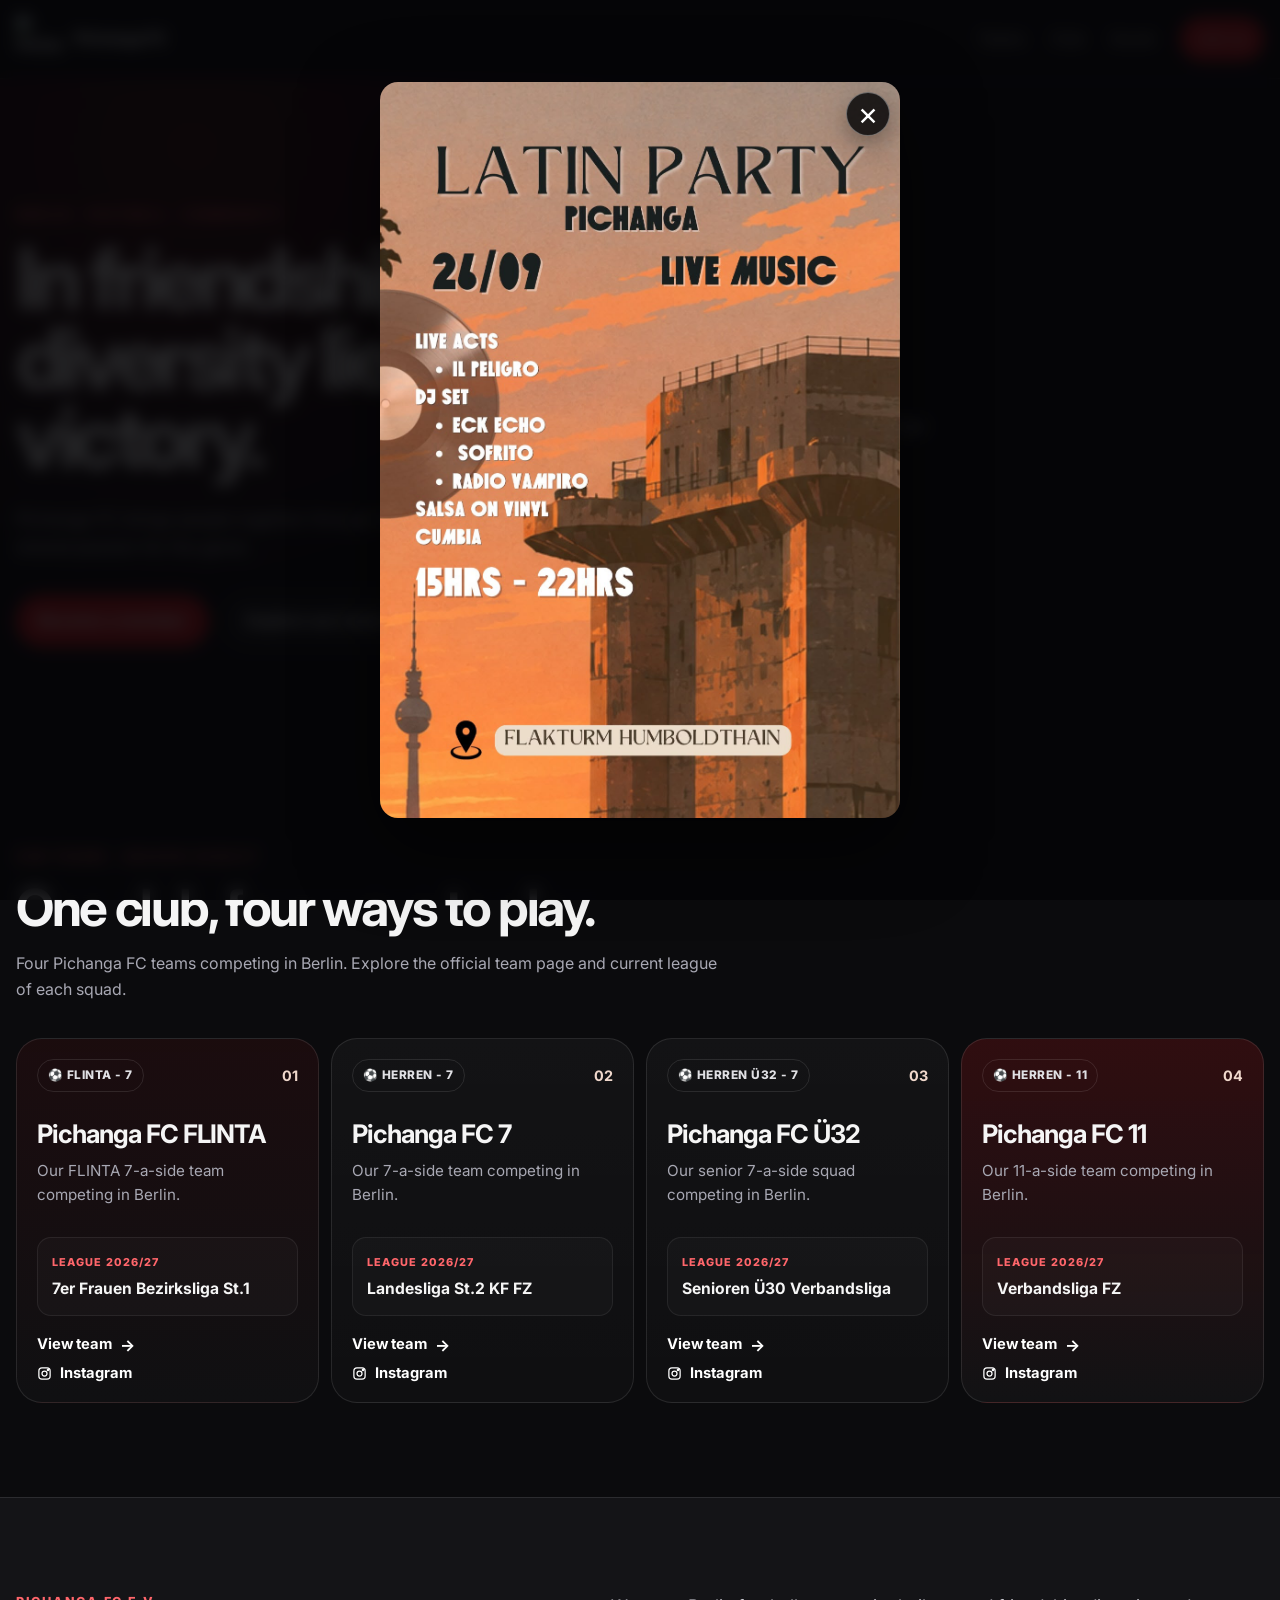
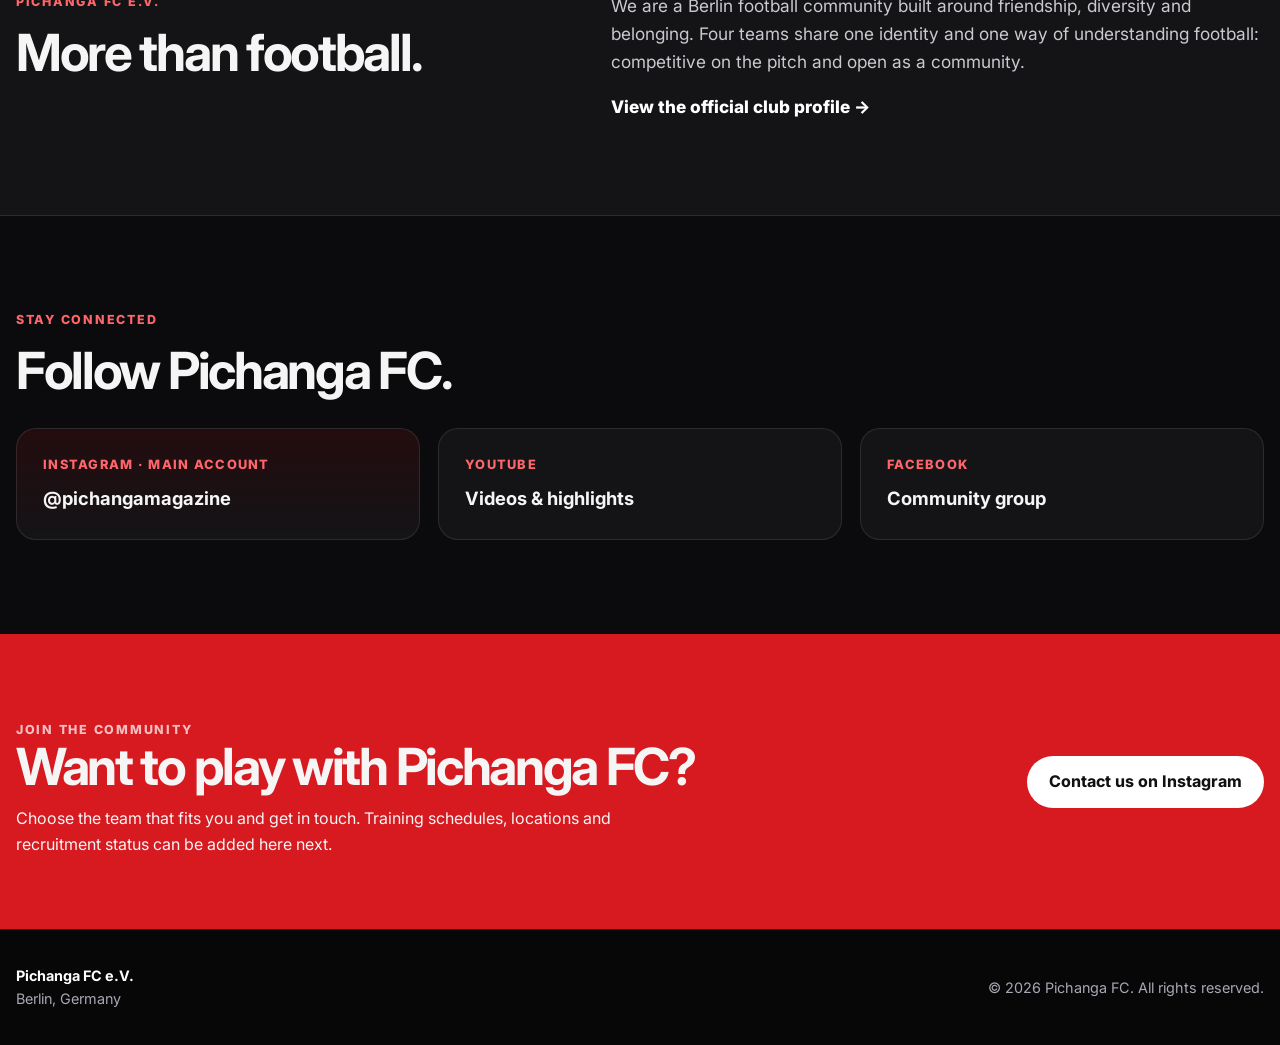
==== commit 008ae913: "Add responsive event popup and update page metadata" ====
--- a/index.html
+++ b/index.html
@@ -3,15 +3,25 @@
 <head>
   <meta charset="UTF-8">
   <meta name="viewport" content="width=device-width, initial-scale=1.0">
-  <title>Pichanga FC Berlin</title>
+  <title>Home - PICHANGA FC</title>
   <meta name="description" content="Pichanga FC Berlin — friendship, diversity and football.">
   <meta name="theme-color" content="#0b0b0d">
+  <link rel="icon" type="image/webp" href="https://pichanga-fc.vercel.app/img/pichangalogo.webp">
+  <link rel="apple-touch-icon" href="https://pichanga-fc.vercel.app/img/pichangalogo.webp">
   <link rel="preconnect" href="https://fonts.googleapis.com">
   <link rel="preconnect" href="https://fonts.gstatic.com" crossorigin>
   <link href="https://fonts.googleapis.com/css2?family=Inter:wght@400;500;600;700;800&display=swap" rel="stylesheet">
   <link rel="stylesheet" href="css/style.css">
 </head>
 <body>
+  <div class="event-popup" id="event-popup" role="dialog" aria-modal="true" aria-label="Latin Party Pichanga event announcement">
+    <button class="event-popup__backdrop" type="button" data-popup-close aria-label="Close event announcement"></button>
+    <div class="event-popup__panel">
+      <button class="event-popup__close" type="button" data-popup-close aria-label="Close event announcement">&times;</button>
+      <img src="img/latin-party-popup.jpeg" alt="Latin Party Pichanga on 26 September, from 15:00 to 22:00, with live music at Flakturm Humboldthain.">
+    </div>
+  </div>
+
   <header class="site-header">
     <div class="container nav-wrap">
       <a class="brand" href="#top" aria-label="Pichanga FC home">
@@ -40,9 +50,7 @@
           </div>
         </div>
         <div class="hero-visual" aria-label="Pichanga FC visual">
-          <div class="hero-glow"></div>
           <img src="https://pichanga-fc.vercel.app/img/pichangalogo.webp" alt="Pichanga FC logo">
-          <span>BERLIN · PICHANGA FC e.V.</span>
         </div>
       </div>
     </section>
@@ -63,10 +71,10 @@
             </div>
             <h3>Pichanga FC FLINTA</h3>
             <p class="team-description">Our FLINTA 7-a-side team competing in Berlin.</p>
-            <div class="league-box">
+            <a class="league-box" href="https://www.fussball.de/mannschaft/pichanga-fc-pichanga-fc-berlin/-/saison/2627/team-id/02M4JASNS0000000VS5489B1VVVHS1D7" target="_blank" rel="noopener noreferrer" aria-label="Open 7er Frauen Bezirksliga St.1 league page">
               <span>League 2026/27</span>
               <strong>7er Frauen Bezirksliga St.1</strong>
-            </div>
+            </a>
             <div class="team-links">
               <a class="link-main" href="https://www.fussball.de/mannschaft/pichanga-fc-pichanga-fc-berlin/-/saison/2627/team-id/02M4JASNS0000000VS5489B1VVVHS1D7" target="_blank" rel="noopener noreferrer">View team</a>
               <a class="link-instagram" href="https://www.instagram.com/pichanga_fem/" target="_blank" rel="noopener noreferrer">Instagram</a>
@@ -80,10 +88,10 @@
             </div>
             <h3>Pichanga FC 7</h3>
             <p class="team-description">Our 7-a-side team competing in Berlin.</p>
-            <div class="league-box">
+            <a class="league-box" href="https://www.fussball.de/mannschaft/pichanga-fc-7--kf-pichanga-fc-berlin/-/saison/2627/team-id/02M4JAKEJ0000000VS5489B1VVVHS1D7" target="_blank" rel="noopener noreferrer" aria-label="Open Landesliga St.2 KF FZ league page">
               <span>League 2026/27</span>
               <strong>Landesliga St.2 KF FZ</strong>
-            </div>
+            </a>
             <div class="team-links">
               <a class="link-main" href="https://www.fussball.de/mannschaft/pichanga-fc-7--kf-pichanga-fc-berlin/-/saison/2627/team-id/02M4JAKEJ0000000VS5489B1VVVHS1D7" target="_blank" rel="noopener noreferrer">View team</a>
               <a class="link-instagram" href="https://www.instagram.com/pichangafc_futbol7/" target="_blank" rel="noopener noreferrer">Instagram</a>
@@ -97,10 +105,10 @@
             </div>
             <h3>Pichanga FC Ü32</h3>
             <p class="team-description">Our senior 7-a-side squad competing in Berlin.</p>
-            <div class="league-box">
+            <a class="league-box" href="https://www.fussball.de/mannschaft/pichanga-fc-pichanga-fc-berlin/-/saison/2627/team-id/02PRUPHPBC000000VS5489B2VSE05932" target="_blank" rel="noopener noreferrer" aria-label="Open Senioren Ü30 Verbandsliga league page">
               <span>League 2026/27</span>
               <strong>Senioren Ü30 Verbandsliga</strong>
-            </div>
+            </a>
             <div class="team-links">
               <a class="link-main" href="https://www.fussball.de/mannschaft/pichanga-fc-pichanga-fc-berlin/-/saison/2627/team-id/02PRUPHPBC000000VS5489B2VSE05932" target="_blank" rel="noopener noreferrer">View team</a>
               <a class="link-instagram" href="https://www.instagram.com/pichanga.fc.u30/" target="_blank" rel="noopener noreferrer">Instagram</a>
@@ -114,10 +122,10 @@
             </div>
             <h3>Pichanga FC 11</h3>
             <p class="team-description">Our 11-a-side team competing in Berlin.</p>
-            <div class="league-box">
+            <a class="league-box" href="https://www.fussball.de/mannschaft/pichanga-fc-pichanga-fc-berlin/-/saison/2627/team-id/02M4J5KE40000000VS5489B1VVVHS1D7" target="_blank" rel="noopener noreferrer" aria-label="Open Verbandsliga FZ league page">
               <span>League 2026/27</span>
               <strong>Verbandsliga FZ</strong>
-            </div>
+            </a>
             <div class="team-links">
               <a class="link-main" href="https://www.fussball.de/mannschaft/pichanga-fc-pichanga-fc-berlin/-/saison/2627/team-id/02M4J5KE40000000VS5489B1VVVHS1D7" target="_blank" rel="noopener noreferrer">View team</a>
               <a class="link-instagram" href="https://www.instagram.com/pichanga_fc_11/" target="_blank" rel="noopener noreferrer">Instagram</a>
@@ -184,5 +192,28 @@
       <p>© 2026 Pichanga FC. All rights reserved.</p>
     </div>
   </footer>
+  <script>
+    (() => {
+      const popup = document.getElementById('event-popup');
+      const closeButtons = popup.querySelectorAll('[data-popup-close]');
+
+      const closePopup = () => {
+        popup.classList.remove('is-visible');
+        document.body.classList.remove('popup-open');
+        window.setTimeout(() => {
+          popup.hidden = true;
+        }, 220);
+      };
+
+      closeButtons.forEach((button) => button.addEventListener('click', closePopup));
+      document.addEventListener('keydown', (event) => {
+        if (event.key === 'Escape' && !popup.hidden) closePopup();
+      });
+
+      document.body.classList.add('popup-open');
+      window.requestAnimationFrame(() => popup.classList.add('is-visible'));
+      popup.querySelector('.event-popup__close').focus();
+    })();
+  </script>
 </body>
 </html>
--- a/css/style.css
+++ b/css/style.css
@@ -1,298 +1,882 @@
-/* From the :root element you can easily change the colors of the design, its size and so on. */
+
+* { box-sizing: border-box; }
+html, body, h1, h2, h3, p { margin: 0; }
+body { min-width: 320px; }
+
 :root {
-
-  /* You can change the font family in the whole design here. (You need to add the font family to the codes.) */
-  --font_family: 'Inter', sans-serif;
-
-  /* You can change the font size here, is proportional to all texts. */
-  --font_size: 16px;
-
-  /* You can change the background color by typing the color code. (If you do not enter a background-image image, the background-color will be active.) */
-  --background_color: #000;
-  --background_image: url("../img/wallpaper.png");
-
-  /* You can change the frame thickness and color of the picture by typing the number of pixels and the color code. */
-  --image_border_color: #1f232e;
-  --image_border_px: 3px;
-
-  /* You can change the width and size of the picture by typing the number of pixels. */
-  --image_width: 140px;
-  --image_height: 140px;
-
-  /* You can change the colors of the title and description section by typing the color codes. */
-  --title_color: #fff;
-  --description_color: #fff;
-
-  /* You can change the colors of social media icons by changing the color code. */
-  --svg_color: #fff;
-
-  /* You can change the background, text color and active color of the menu by changing the color codes. */
-  --menu_background_color: #1d1e24;
-  --menu_text_color: #fff;
-  --menu_active_text_color: #c80000;
-
-  /* You can change the button's background, text color and active color by changing the color codes. */
-  --button_background_color: #1d1e24;
-  --button_background_color2: #c80000;
-  --button_text_color: #fff;
-  --button_text_hover_color: #c80000;
-
-  /* You can change the background, text color and active color of the text field by changing the color codes. */
-  --textarea_background_color: #1d1e24;
-  --textarea_text_color: #fff;
-  --textarea_link_text_color: #c80000;
-
-  /* You can change the background, text color and active color of the footer area by changing the color codes. */
-  --footer_background_color: #1d1e24;
-  --footer_text_color: #fff;
-  --footer_link_text_color: #ffffff;
-}
-
-/* Basic Codes */
-
+  --bg: #0b0b0d;
+  --surface: #141417;
+  --text: #f5f5f5;
+  --muted: #a8a8b3;
+  --red: #d71920;
+  --line: rgba(255,255,255,.10);
+  --container: 1480px;
+  --radius: 26px;
+}
+
+html { scroll-behavior: smooth; }
 body {
-  font: var(--font_size) var(--font_family);
-  font-weight: 400;
-  line-height: 1.5;
-  background: var(--background_color) var(--background_image) no-repeat center;
-  min-height: 100vh;
+  font-family: 'Inter', sans-serif;
+  background: var(--bg);
+  color: var(--text);
+  line-height: 1.6;
+}
+
+img { display: block; max-width: 100%; }
+a { color: inherit; text-decoration: none; }
+.container { width: min(calc(100% - 32px), var(--container)); margin: 0 auto; }
+
+.site-header {
+  position: sticky;
+  top: 0;
+  z-index: 20;
+  background: rgba(11,11,13,.86);
+  backdrop-filter: blur(14px);
+  border-bottom: 1px solid var(--line);
+}
+.nav-wrap {
+  min-height: 78px;
+  display: flex;
+  align-items: center;
+  justify-content: space-between;
+  gap: 24px;
+}
+.brand {
+  display: inline-flex;
+  align-items: center;
+  gap: 12px;
+  font-weight: 800;
+  letter-spacing: -.02em;
+}
+.brand img { width: 46px; height: 46px; object-fit: contain; }
+.main-nav {
+  display: flex;
+  align-items: center;
+  gap: 26px;
+  color: #d7d7db;
+  font-size: .95rem;
+}
+.main-nav a:hover { color: #fff; }
+.nav-cta {
+  padding: 10px 16px;
+  border-radius: 999px;
+  background: var(--red);
+  color: #fff !important;
+}
+
+.hero {
+  overflow: hidden;
+  padding: 92px 0 72px;
+  background: radial-gradient(circle at 15% 10%, rgba(215,25,32,.23), transparent 36%), var(--bg);
+}
+.hero-content {
+  display: grid;
+  grid-template-columns: 1.05fr .95fr;
+  gap: 60px;
+  align-items: center;
+}
+.eyebrow {
+  margin: 0 0 14px;
+  color: #ff666b;
+  text-transform: uppercase;
+  letter-spacing: .14em;
+  font-size: .78rem;
+  font-weight: 800;
+}
+.hero h1 {
+  max-width: 760px;
+  font-size: clamp(3.1rem, 6.6vw, 6.6rem);
+  line-height: .94;
+  letter-spacing: -.065em;
+}
+.hero-text {
+  max-width: 640px;
+  margin: 28px 0 0;
+  color: #c7c7cf;
+  font-size: 1.08rem;
+}
+.hero-actions {
+  display: flex;
+  flex-wrap: wrap;
+  gap: 14px;
+  margin-top: 34px;
+}
+.btn {
+  display: inline-flex;
+  align-items: center;
+  justify-content: center;
+  min-height: 52px;
+  padding: 0 22px;
+  border-radius: 999px;
+  font-weight: 750;
+  transition: transform .18s ease, background .18s ease;
+}
+.btn:hover { transform: translateY(-2px); }
+.btn-primary { background: var(--red); color: #fff; }
+.btn-secondary { border: 1px solid var(--line); background: rgba(255,255,255,.05); }
+
+.hero-visual {
+  min-height: 510px;
+  display: flex;
+  align-items: center;
+  justify-content: center;
+}
+.hero-visual img {
+  width: min(72%, 420px);
+  filter: drop-shadow(0 22px 30px rgba(0,0,0,.35));
+}
+
+.section { padding: 94px 0; }
+.section-heading {
+  max-width: 860px;
+  margin-bottom: 36px;
+}
+.section-heading.compact { margin-bottom: 32px; }
+.section h2, .join h2 {
+  font-size: clamp(2.1rem, 4vw, 4rem);
+  line-height: 1.02;
+  letter-spacing: -.045em;
+}
+.section-heading > p:last-child {
+  color: var(--muted);
+  max-width: 720px;
+  margin: 18px 0 0;
+}
+
+.team-grid {
+  display: grid;
+  grid-template-columns: repeat(4, minmax(0, 1fr));
+  gap: 12px;
+  align-items: stretch;
+}
+.team-card {
+  min-height: 365px;
   display: flex;
   flex-direction: column;
+  align-items: stretch;
+  padding: 20px;
+  border: 1px solid var(--line);
+  border-radius: var(--radius);
+  background: linear-gradient(180deg, rgba(255,255,255,.035), rgba(255,255,255,.02));
+}
+.team-card.featured {
+  background: linear-gradient(180deg, rgba(215,25,32,.18), rgba(255,255,255,.03));
+}
+.team-card.flinta {
+  background: linear-gradient(180deg, rgba(215,25,32,.08), rgba(255,255,255,.025));
+}
+.team-topline {
+  display: flex;
+  align-items: center;
+  justify-content: space-between;
+  gap: 8px;
+}
+.team-tag {
+  display: inline-flex;
+  align-items: center;
+  width: fit-content;
+  padding: 6px 10px;
+  border: 1px solid var(--line);
+  border-radius: 999px;
+  color: #e0e0e4;
+  font-size: .74rem;
+  font-weight: 800;
+  letter-spacing: .04em;
+  white-space: nowrap;
+}
+.team-number {
+  color: #f0d8cc;
+  font-size: .9rem;
+  font-weight: 700;
+  min-width: 22px;
+  text-align: right;
+}
+.team-card h3 {
+  margin: 28px 0 12px;
+  font-size: clamp(1.55rem, 2vw, 2rem);
+  line-height: 1.06;
+  letter-spacing: -.04em;
+}
+.team-description {
+  min-height: 60px;
+  color: var(--muted);
+  font-size: .95rem;
+  line-height: 1.55;
+}
+.league-box {
+  display: block;
+  margin-top: 18px;
+  padding: 16px 14px;
+  border: 1px solid rgba(255,255,255,.07);
+  border-radius: 14px;
+  background: rgba(255,255,255,.022);
+  color: inherit;
+  text-decoration: none;
+  transition: border-color .2s ease, background .2s ease, transform .2s ease;
+}
+.league-box:hover {
+  border-color: rgba(255,102,107,.5);
+  background: rgba(215,25,32,.08);
+  transform: translateY(-2px);
+}
+.league-box span {
+  display: block;
+  color: #ff666b;
+  text-transform: uppercase;
+  letter-spacing: .1em;
+  font-size: .68rem;
+  font-weight: 800;
+}
+.league-box strong {
+  display: block;
+  margin-top: 6px;
+  font-size: .98rem;
+  font-weight: 700;
+  line-height: 1.35;
+}
+.team-links {
+  margin-top: auto;
+  padding-top: 18px;
+  display: grid;
+  gap: 10px;
+}
+.team-links a {
+  display: inline-flex;
+  align-items: center;
+  justify-content: flex-start;
+  gap: 8px;
+  width: fit-content;
+  color: #fff;
+  font-size: .92rem;
+  font-weight: 700;
+  line-height: 1.2;
+}
+.team-links a:hover { color: #ff666b; }
+
+.link-main::after {
+  content: "→";
+  font-size: 1rem;
+}
+
+.link-instagram::before,
+.social-label::before {
+  content: "";
+  width: 15px;
+  height: 15px;
+  flex: 0 0 15px;
+  background-repeat: no-repeat;
+  background-position: center;
+  background-size: contain;
+  background-image: url("data:image/svg+xml,%3Csvg xmlns='http://www.w3.org/2000/svg' viewBox='0 0 24 24' fill='none' stroke='white' stroke-width='2' stroke-linecap='round' stroke-linejoin='round'%3E%3Crect x='3' y='3' width='18' height='18' rx='5' ry='5'/%3E%3Ccircle cx='12' cy='12' r='4'/%3E%3Ccircle cx='17.5' cy='6.5' r='1' fill='white' stroke='white'/%3E%3C/svg%3E");
+}
+.social-label {
+  display: inline-flex;
+  align-items: center;
+  gap: 8px;
+}
+
+.section-dark {
+  background: var(--surface);
+  border-block: 1px solid var(--line);
+}
+.split-layout {
+  display: grid;
+  grid-template-columns: .9fr 1.1fr;
+  gap: 60px;
+  align-items: start;
+}
+.club-copy {
+  color: #c9c9d0;
+  font-size: 1.08rem;
+}
+.text-link {
+  display: inline-block;
+  margin-top: 18px;
+  color: #fff;
+  font-weight: 800;
+}
+.text-link:hover { color: #ff666b; }
+
+.social-grid {
+  display: grid;
+  grid-template-columns: repeat(3, 1fr);
+  gap: 18px;
+}
+.social-card {
+  padding: 26px;
+  border-radius: 20px;
+  border: 1px solid var(--line);
+  background: var(--surface);
+}
+.social-card.primary-social {
+  background: linear-gradient(180deg, rgba(215,25,32,.12), var(--surface));
+}
+.social-card span {
+  display: block;
+  color: #ff666b;
+  font-size: .8rem;
+  font-weight: 800;
+  text-transform: uppercase;
+  letter-spacing: .1em;
+}
+.social-card strong {
+  display: block;
+  margin-top: 8px;
+  font-size: 1.15rem;
+}
+
+.join {
+  padding: 72px 0;
+  background: var(--red);
+}
+.join-inner {
+  display: grid;
+  grid-template-columns: 1fr auto;
+  gap: 40px;
+  align-items: center;
+}
+.join .eyebrow { color: rgba(255,255,255,.72); }
+.join p {
+  max-width: 660px;
+  margin: 14px 0 0;
+}
+.btn-light {
+  background: #fff;
+  color: #111;
+  white-space: nowrap;
+}
+
+.site-footer {
+  padding: 34px 0;
+  background: #070708;
+  border-top: 1px solid var(--line);
+}
+.footer-inner {
+  display: flex;
+  align-items: center;
+  justify-content: space-between;
+  gap: 24px;
+  color: var(--muted);
+  font-size: .9rem;
+}
+.footer-inner strong { color: #fff; }
+
+@media (max-width: 1100px) {
+  .container { width: min(calc(100% - 18px), var(--container)); }
+  .team-grid { gap: 8px; }
+  .team-card { padding: 16px; min-height: 345px; }
+  .team-card h3 { font-size: 1.55rem; }
+  .team-description { font-size: .86rem; min-height: 54px; }
+  .league-box strong { font-size: .88rem; }
+  .team-links a { font-size: .85rem; }
+  .team-tag { font-size: .68rem; padding: 6px 8px; }
+}
+
+@media (max-width: 860px) {
+  .main-nav a:not(.nav-cta) { display: none; }
+  .hero { padding-top: 64px; }
+  .hero-content, .split-layout, .join-inner, .social-grid { grid-template-columns: 1fr; }
+  .hero-visual { min-height: 400px; }
+  .team-grid { grid-template-columns: 1fr; gap: 16px; }
+  .team-card { min-height: 330px; padding: 20px; }
+}
+
+@media (max-width: 560px) {
+  .container { width: min(calc(100% - 24px), var(--container)); }
+  .nav-wrap { min-height: 68px; }
+  .brand img { width: 40px; height: 40px; }
+  .brand span { font-size: .96rem; }
+  .nav-cta { padding: 9px 13px; }
+  .hero { padding: 48px 0 54px; }
+  .hero h1 { font-size: clamp(2.75rem, 15vw, 4.25rem); }
+  .hero-actions { flex-direction: column; align-items: stretch; }
+  .btn { width: 100%; }
+  .section { padding: 68px 0; }
+  .hero-visual { min-height: 320px; }
+  .hero-visual img { width: min(62%, 220px); }
+  .footer-inner { flex-direction: column; align-items: flex-start; }
+}
+* { box-sizing: border-box; }
+html, body, h1, h2, h3, p { margin: 0; }
+body { min-width: 320px; }
+
+:root {
+  --bg: #0b0b0d;
+  --surface: #141417;
+  --text: #f5f5f5;
+  --muted: #a8a8b3;
+  --red: #d71920;
+  --line: rgba(255,255,255,.10);
+  --container: 1480px;
+  --radius: 26px;
+}
+
+html { scroll-behavior: smooth; }
+body {
+  font-family: 'Inter', sans-serif;
+  background: var(--bg);
+  color: var(--text);
+  line-height: 1.6;
+}
+
+img { display: block; max-width: 100%; }
+a { color: inherit; text-decoration: none; }
+.container { width: min(calc(100% - 32px), var(--container)); margin: 0 auto; }
+
+.site-header {
+  position: sticky;
+  top: 0;
+  z-index: 20;
+  background: rgba(11,11,13,.86);
+  backdrop-filter: blur(14px);
+  border-bottom: 1px solid var(--line);
+}
+.nav-wrap {
+  min-height: 78px;
+  display: flex;
+  align-items: center;
+  justify-content: space-between;
+  gap: 24px;
+}
+.brand {
+  display: inline-flex;
+  align-items: center;
+  gap: 12px;
+  font-weight: 800;
+  letter-spacing: -.02em;
+}
+.brand img { width: 46px; height: 46px; object-fit: contain; }
+.main-nav {
+  display: flex;
+  align-items: center;
+  gap: 26px;
+  color: #d7d7db;
+  font-size: .95rem;
+}
+.main-nav a:hover { color: #fff; }
+.nav-cta {
+  padding: 10px 16px;
+  border-radius: 999px;
+  background: var(--red);
+  color: #fff !important;
+}
+
+.hero {
+  overflow: hidden;
+  padding: 92px 0 72px;
+  background: radial-gradient(circle at 15% 10%, rgba(215,25,32,.23), transparent 36%), var(--bg);
+}
+.hero-content {
+  display: grid;
+  grid-template-columns: 1.05fr .95fr;
+  gap: 60px;
+  align-items: center;
+}
+.eyebrow {
+  margin: 0 0 14px;
+  color: #ff666b;
+  text-transform: uppercase;
+  letter-spacing: .14em;
+  font-size: .78rem;
+  font-weight: 800;
+}
+.hero h1 {
+  max-width: 760px;
+  font-size: clamp(3.1rem, 6.6vw, 6.6rem);
+  line-height: .94;
+  letter-spacing: -.065em;
+}
+.hero-text {
+  max-width: 640px;
+  margin: 28px 0 0;
+  color: #c7c7cf;
+  font-size: 1.08rem;
+}
+.hero-actions {
+  display: flex;
   flex-wrap: wrap;
-}
-.logo {
-  max-width: 70%; /* La imagen no será más ancha que su contenedor */
-  height: auto; /* Mantendrá la relación de aspecto de la imagen */
-}
-.flex_column_center {
+  gap: 14px;
+  margin-top: 34px;
+}
+.btn {
+  display: inline-flex;
+  align-items: center;
+  justify-content: center;
+  min-height: 52px;
+  padding: 0 22px;
+  border-radius: 999px;
+  font-weight: 750;
+  transition: transform .18s ease, background .18s ease;
+}
+.btn:hover { transform: translateY(-2px); }
+.btn-primary { background: var(--red); color: #fff; }
+.btn-secondary { border: 1px solid var(--line); background: rgba(255,255,255,.05); }
+
+.hero-visual {
+  min-height: 510px;
+  display: flex;
+  align-items: center;
+  justify-content: center;
+}
+.hero-visual img {
+  width: min(72%, 420px);
+  filter: drop-shadow(0 22px 30px rgba(0,0,0,.35));
+}
+
+.section { padding: 94px 0; }
+.section-heading {
+  max-width: 860px;
+  margin-bottom: 36px;
+}
+.section-heading.compact { margin-bottom: 32px; }
+.section h2, .join h2 {
+  font-size: clamp(2.1rem, 4vw, 4rem);
+  line-height: 1.02;
+  letter-spacing: -.045em;
+}
+.section-heading > p:last-child {
+  color: var(--muted);
+  max-width: 720px;
+  margin: 18px 0 0;
+}
+
+.team-grid {
+  display: grid;
+  grid-template-columns: repeat(4, minmax(0, 1fr));
+  gap: 12px;
+  align-items: stretch;
+}
+.team-card {
+  min-height: 365px;
   display: flex;
   flex-direction: column;
-  flex-wrap: wrap;
+  align-items: stretch;
+  padding: 20px;
+  border: 1px solid var(--line);
+  border-radius: var(--radius);
+  background: linear-gradient(180deg, rgba(255,255,255,.035), rgba(255,255,255,.02));
+}
+.team-card.featured {
+  background: linear-gradient(180deg, rgba(215,25,32,.18), rgba(255,255,255,.03));
+}
+.team-card.flinta {
+  background: linear-gradient(180deg, rgba(215,25,32,.08), rgba(255,255,255,.025));
+}
+.team-topline {
+  display: flex;
+  align-items: center;
+  justify-content: space-between;
+  gap: 8px;
+}
+.team-tag {
+  display: inline-flex;
+  align-items: center;
+  width: fit-content;
+  padding: 6px 10px;
+  border: 1px solid var(--line);
+  border-radius: 999px;
+  color: #e0e0e4;
+  font-size: .74rem;
+  font-weight: 800;
+  letter-spacing: .04em;
+  white-space: nowrap;
+}
+.team-number {
+  color: #f0d8cc;
+  font-size: .9rem;
+  font-weight: 700;
+  min-width: 22px;
+  text-align: right;
+}
+.team-card h3 {
+  margin: 28px 0 12px;
+  font-size: clamp(1.55rem, 2vw, 2rem);
+  line-height: 1.06;
+  letter-spacing: -.04em;
+}
+.team-description {
+  min-height: 60px;
+  color: var(--muted);
+  font-size: .95rem;
+  line-height: 1.55;
+}
+.league-box {
+  display: block;
+  margin-top: 18px;
+  padding: 16px 14px;
+  border: 1px solid rgba(255,255,255,.07);
+  border-radius: 14px;
+  background: rgba(255,255,255,.022);
+  color: inherit;
+  text-decoration: none;
+  transition: border-color .2s ease, background .2s ease, transform .2s ease;
+}
+.league-box:hover {
+  border-color: rgba(255,102,107,.5);
+  background: rgba(215,25,32,.08);
+  transform: translateY(-2px);
+}
+.league-box span {
+  display: block;
+  color: #ff666b;
+  text-transform: uppercase;
+  letter-spacing: .1em;
+  font-size: .68rem;
+  font-weight: 800;
+}
+.league-box strong {
+  display: block;
+  margin-top: 6px;
+  font-size: .98rem;
+  font-weight: 700;
+  line-height: 1.35;
+}
+.team-links {
+  margin-top: auto;
+  padding-top: 18px;
+  display: grid;
+  gap: 10px;
+}
+.team-links a {
+  display: inline-flex;
+  align-items: center;
+  justify-content: flex-start;
+  gap: 8px;
+  width: fit-content;
+  color: #fff;
+  font-size: .92rem;
+  font-weight: 700;
+  line-height: 1.2;
+}
+.team-links a:hover { color: #ff666b; }
+
+.link-main::after {
+  content: "→";
+  font-size: 1rem;
+}
+
+.link-instagram::before,
+.social-label::before {
+  content: "";
+  width: 15px;
+  height: 15px;
+  flex: 0 0 15px;
+  background-repeat: no-repeat;
+  background-position: center;
+  background-size: contain;
+  background-image: url("data:image/svg+xml,%3Csvg xmlns='http://www.w3.org/2000/svg' viewBox='0 0 24 24' fill='none' stroke='white' stroke-width='2' stroke-linecap='round' stroke-linejoin='round'%3E%3Crect x='3' y='3' width='18' height='18' rx='5' ry='5'/%3E%3Ccircle cx='12' cy='12' r='4'/%3E%3Ccircle cx='17.5' cy='6.5' r='1' fill='white' stroke='white'/%3E%3C/svg%3E");
+}
+.social-label {
+  display: inline-flex;
+  align-items: center;
+  gap: 8px;
+}
+
+.section-dark {
+  background: var(--surface);
+  border-block: 1px solid var(--line);
+}
+.split-layout {
+  display: grid;
+  grid-template-columns: .9fr 1.1fr;
+  gap: 60px;
+  align-items: start;
+}
+.club-copy {
+  color: #c9c9d0;
+  font-size: 1.08rem;
+}
+.text-link {
+  display: inline-block;
+  margin-top: 18px;
+  color: #fff;
+  font-weight: 800;
+}
+.text-link:hover { color: #ff666b; }
+
+.social-grid {
+  display: grid;
+  grid-template-columns: repeat(3, 1fr);
+  gap: 18px;
+}
+.social-card {
+  padding: 26px;
+  border-radius: 20px;
+  border: 1px solid var(--line);
+  background: var(--surface);
+}
+.social-card.primary-social {
+  background: linear-gradient(180deg, rgba(215,25,32,.12), var(--surface));
+}
+.social-card span {
+  display: block;
+  color: #ff666b;
+  font-size: .8rem;
+  font-weight: 800;
+  text-transform: uppercase;
+  letter-spacing: .1em;
+}
+.social-card strong {
+  display: block;
+  margin-top: 8px;
+  font-size: 1.15rem;
+}
+
+.join {
+  padding: 72px 0;
+  background: var(--red);
+}
+.join-inner {
+  display: grid;
+  grid-template-columns: 1fr auto;
+  gap: 40px;
+  align-items: center;
+}
+.join .eyebrow { color: rgba(255,255,255,.72); }
+.join p {
+  max-width: 660px;
+  margin: 14px 0 0;
+}
+.btn-light {
+  background: #fff;
+  color: #111;
+  white-space: nowrap;
+}
+
+.site-footer {
+  padding: 34px 0;
+  background: #070708;
+  border-top: 1px solid var(--line);
+}
+.footer-inner {
+  display: flex;
+  align-items: center;
+  justify-content: space-between;
+  gap: 24px;
+  color: var(--muted);
+  font-size: .9rem;
+}
+.footer-inner strong { color: #fff; }
+
+body.popup-open { overflow: hidden; }
+
+.event-popup {
+  position: fixed;
+  inset: 0;
+  z-index: 9999;
+  display: grid;
+  place-items: center;
+  padding: clamp(12px, 3vw, 32px);
+  opacity: 0;
+  visibility: hidden;
+  transition: opacity .22s ease, visibility .22s ease;
+}
+.event-popup.is-visible {
+  opacity: 1;
+  visibility: visible;
+}
+.event-popup__backdrop {
+  position: absolute;
+  inset: 0;
+  width: 100%;
+  height: 100%;
+  padding: 0;
+  border: 0;
+  background: rgba(5, 5, 7, .86);
+  backdrop-filter: blur(8px);
+  cursor: pointer;
+}
+.event-popup__panel {
+  position: relative;
+  z-index: 1;
+  width: min(92vw, 520px);
+  max-height: 92vh;
+  display: flex;
+  align-items: center;
   justify-content: center;
-  align-items: center;
-}
-
-.flex_row_center {
-  display: flex;
-  flex-direction: row;
-  flex-wrap: wrap;
-  justify-content: center;
-  align-items: center;
-}
-
-.flex_no_wrap_row_center {
-  display: flex;
-  flex-direction: row;
-  flex-wrap: nowrap;
-  justify-content: center;
-  align-items: center;
-}
-
-/* Logo, Title and Description Codes */
-
-.header_img {
-  padding-top: 1em;
-}
-
-.header_img img {
-  height: var(--image_height);
-  width: var(--image_width);
-  border: var(--image_border_px) solid var(--image_border_color);
+  transform: translateY(16px) scale(.98);
+  transition: transform .22s ease;
+}
+.event-popup.is-visible .event-popup__panel {
+  transform: translateY(0) scale(1);
+}
+.event-popup__panel img {
+  display: block;
+  width: auto;
+  max-width: 100%;
+  max-height: 90vh;
+  object-fit: contain;
+  border-radius: 18px;
+  box-shadow: 0 28px 80px rgba(0, 0, 0, .55);
+}
+.event-popup__close {
+  position: absolute;
+  z-index: 2;
+  top: 10px;
+  right: 10px;
+  width: 44px;
+  height: 44px;
+  display: grid;
+  place-items: center;
+  padding: 0;
+  border: 1px solid rgba(255, 255, 255, .35);
   border-radius: 50%;
-  margin-bottom: 0.5em;
-}
-
-.header_text h1 {
-  color: var(--title_color);
-  font-size: 2em;
-}
-
-.header_text h2 {
-  color: var(--description_color);
-  font-size: 1.5em;
-}
-
-/* Social Media Icons Codes */
-
-.header_svg_list {
-  padding-top: 1em;
-}
-
-.header_svg_item {
-  width: 2.1em;
-  height: 2.1em;
+  background: rgba(5, 5, 7, .84);
+  color: #fff;
+  font: inherit;
+  font-size: 2rem;
+  line-height: 1;
   cursor: pointer;
-}
-
-.header_svg_item + .header_svg_item {
-  margin-left: 1em;
-}
-
-.header_svg_item svg {
-  fill: var(--svg_color);
-}
-
-/* Menu Codes */
-
-#header_nav_menu_item_1 {
-  color: var(--menu_active_text_color);
-}
-
-#header_nav_menu_item_2,
-#header_nav_menu_item_3 {
-  color: var(--menu_text_color);
-}
-
-
-.header_nav_menu_list {
-  padding-top: 1em;
-  margin-left: 1em;
-  margin-right: 1em;
-}
-
-.header_nav_menu_item {
-  color: var(--menu_text_color);
-  background-color: var(--menu_background_color);
-  text-align: center;
-  list-style-type: none;
-  cursor: pointer;
-  padding: 0.5em;
-  border-radius: 0.3em;
-  cursor: pointer;
-  transition: 0.10s ease;
-  font-size: 1.1em;
-}
-
-.header_nav_menu_item + .header_nav_menu_item {
-  margin-left: 0.4em;
-}
-
-/* Menu Container Codes */
-
-main {
-  margin-bottom: auto;
-}
-
-#main_section_container_2, #main_section_container_3 {
- display: none;
-}
-
-.main_a_item {
-  margin-top: 1em;
-  text-decoration: none;
-}
-
-.main_text_item {
-  display: flex;
-  align-items: center;
-  justify-content: center;
-  color: var(--button_text_color);
-  background-color: var(--button_background_color);
-  width: 41em;
-  margin-top: 1em;
-  padding: 0.8em;
-  border-radius: 0.3em;
-  min-height: 3.7em;
-  text-align: center;
-}
-
-.main_button_item {
-  color: var(--button_text_color);
-  background-color: var(--button_background_color);
-  width: 41em;
-  border-radius: 1em;
-  min-height: 3.7em;
-  text-align: center;
-  cursor: pointer;
-}
-
-.main_small_button_list {
-  display: flex;
-  flex-direction: row;
-}
-
-.main_small_a_item {
-  margin-top: 1em;
-  text-decoration: none;
-}
-
-.main_small_a_item + .main_small_a_item {
-  margin-left: 10px;
-}
-
-.main_small_button_item:hover,
-.main_button_item:hover {
-  color: var(--button_text_hover_color);
-  transform: scale(1.02);
-  transition: 0.10s ease;
-}
-
-.main_small_button_item {
-  color: var(--button_text_color);
-  background-color: var(--button_background_color);
-  width: calc(41em / 2 - 5px);
-  border-radius: 1em;
-  min-height: 3.7em;
-  text-align: center;
-  cursor: pointer;
-}
-.main_small_button_item {
-  display: flex;
-  align-items: center;
-  justify-content: center;
-}
-
-
-.button-color {
-  color: var(--button_text_color);
-  background-color: var(--button_background_color2);
-  transition: color 0.3s; /* Agregar una transición suave de color */
-}
-
-.button-color:hover {
-  color: black; /* Cambiar el color del texto a negro al pasar el mouse sobre el botón */
-}
-/* Footer Codes */
-
-.footer_div_item {
-  color: var(--footer_text_color);
-  background: var(--footer_background_color);
-  padding: 1em;
-  margin-top: 1.5em;
-}
-
-.footer_a_item {
-  color: var(--footer_link_text_color);
-  text-decoration: none;
-}
-
-
-
-/* Responsive Codes */
-
-@media (max-width: 768px) { 
-  .main_text_item {
-    width: 92vw;
-  }
-
-  .main_small_button_item {
-    width: calc(92vw / 2 - 5px);;
-  }
-
-  .main_button_item {
-    width: 92vw;
-  }
-  
-  .header_h_item {
-    width: 72vw;
-    text-align: center;
-  }
-  .footer_a_item {
-    width: 40vw;
-  }
-  .logo {
-    max-width: 70%; 
-  }
-
-  
-}
+  box-shadow: 0 8px 24px rgba(0, 0, 0, .35);
+}
+.event-popup__close:hover,
+.event-popup__close:focus-visible {
+  background: var(--red);
+  border-color: var(--red);
+  outline: none;
+}
+
+@media (max-width: 1100px) {
+  .container { width: min(calc(100% - 18px), var(--container)); }
+  .team-grid { gap: 8px; }
+  .team-card { padding: 16px; min-height: 345px; }
+  .team-card h3 { font-size: 1.55rem; }
+  .team-description { font-size: .86rem; min-height: 54px; }
+  .league-box strong { font-size: .88rem; }
+  .team-links a { font-size: .85rem; }
+  .team-tag { font-size: .68rem; padding: 6px 8px; }
+}
+
+@media (max-width: 860px) {
+  .main-nav a:not(.nav-cta) { display: none; }
+  .hero { padding-top: 64px; }
+  .hero-content, .split-layout, .join-inner, .social-grid { grid-template-columns: 1fr; }
+  .hero-visual { min-height: 400px; }
+  .team-grid { grid-template-columns: 1fr; gap: 16px; }
+  .team-card { min-height: 330px; padding: 20px; }
+}
+
+@media (max-width: 560px) {
+  .container { width: min(calc(100% - 24px), var(--container)); }
+  .nav-wrap { min-height: 68px; }
+  .brand img { width: 40px; height: 40px; }
+  .brand span { font-size: .96rem; }
+  .nav-cta { padding: 9px 13px; }
+  .hero { padding: 48px 0 54px; }
+  .hero h1 { font-size: clamp(2.75rem, 15vw, 4.25rem); }
+  .hero-actions { flex-direction: column; align-items: stretch; }
+  .btn { width: 100%; }
+  .section { padding: 68px 0; }
+  .hero-visual { min-height: 320px; }
+  .hero-visual img { width: min(62%, 220px); }
+  .footer-inner { flex-direction: column; align-items: flex-start; }
+  .event-popup { padding: 10px; }
+  .event-popup__panel { width: min(94vw, 420px); max-height: 94vh; }
+  .event-popup__panel img { max-height: 92vh; border-radius: 14px; }
+  .event-popup__close { top: 8px; right: 8px; width: 40px; height: 40px; font-size: 1.75rem; }
+}
+
+@media (max-height: 700px) and (orientation: landscape) {
+  .event-popup__panel { width: min(72vw, 420px); }
+  .event-popup__panel img { max-height: 88vh; }
+}
